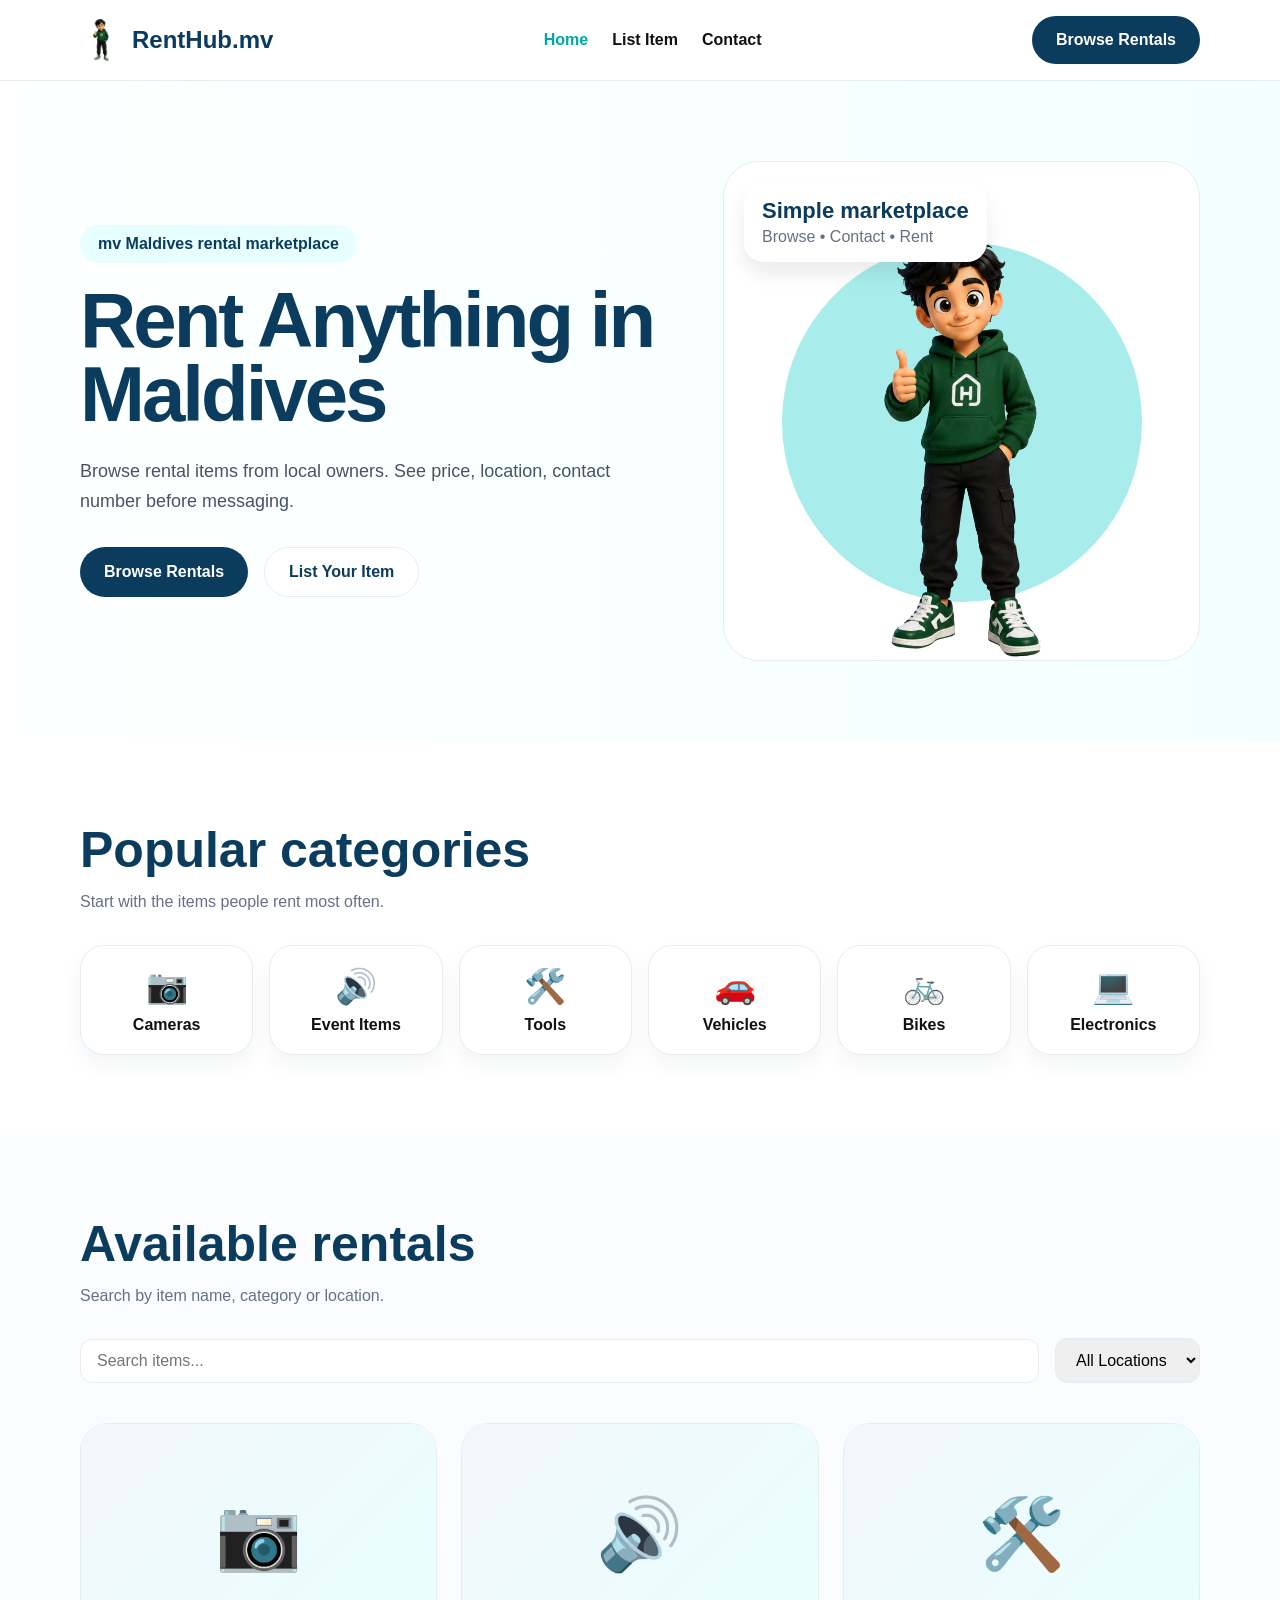
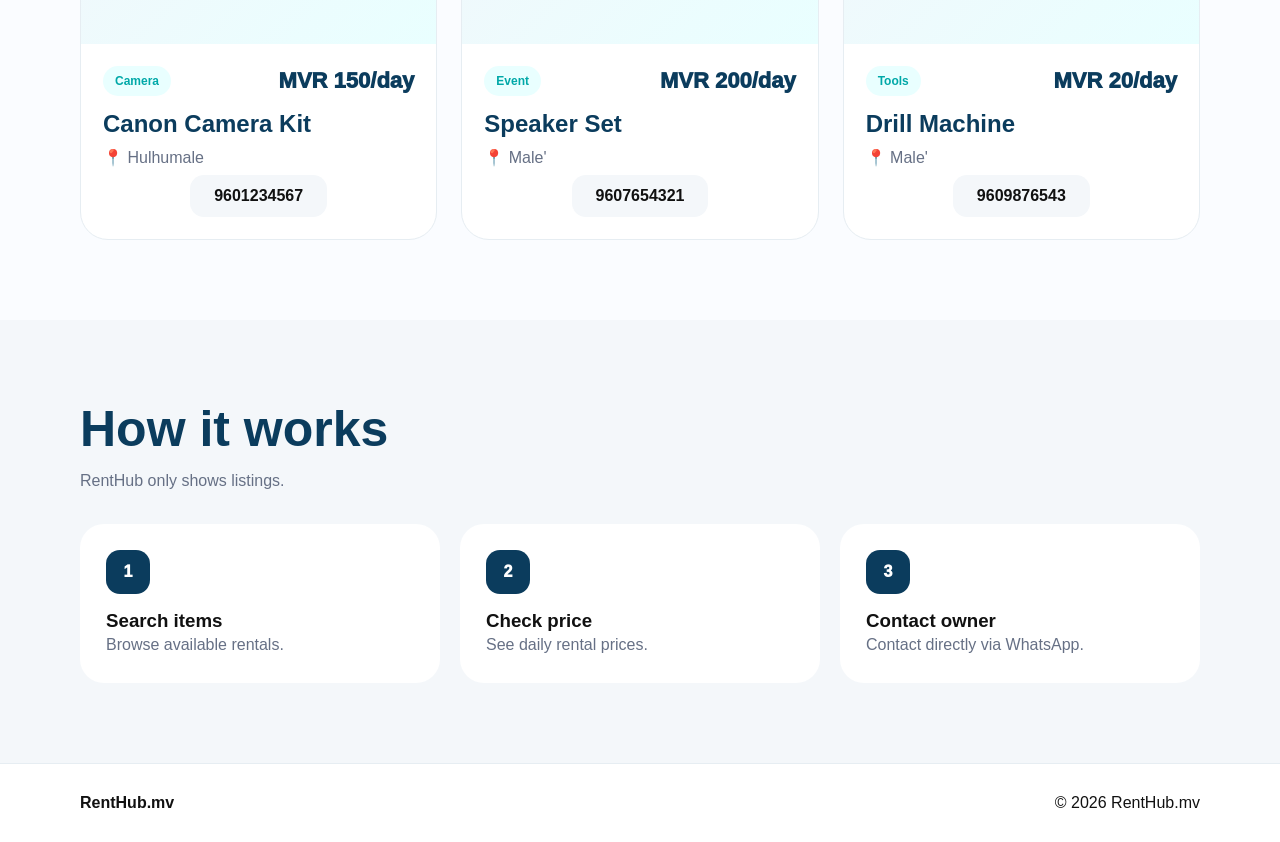
==== index.html @ 6a140a5c "Add files via upload" ====
<!DOCTYPE html>
<html lang="en">
<head>

<meta charset="UTF-8">
<meta name="viewport" content="width=device-width, initial-scale=1.0">

<title>RentHub.mv</title>

<link rel="stylesheet" href="style.css">

</head>

<body>

<!-- HEADER -->
<header>

<div class="container nav">

<div class="brand">
<img src="character.png" alt="">
RentHub.mv
</div>

<div class="links">
<a class="active" href="#">Home</a>
<a href="list-item.html">List Item</a>
<a href="contact.html">Contact</a>
</div>

<a href="#rentals" class="btn btn-primary">
Browse Rentals
</a>

</div>

</header>

<!-- HERO -->
<section class="hero">

<div class="container hero-grid">

<div>

<div class="badge">
mv Maldives rental marketplace
</div>

<h1>
Rent Anything in Maldives
</h1>

<p>
Browse rental items from local owners.
See price, location, contact number before messaging.
</p>

<div class="hero-actions">

<a href="#rentals" class="btn btn-primary">
Browse Rentals
</a>

<a href="#" class="btn btn-light">
List Your Item
</a>

</div>

</div>

<div class="hero-card">

<div class="mini">
<b>Simple marketplace</b>
<span>Browse • Contact • Rent</span>
</div>

<div class="blob"></div>

<img src="character.png" class="character">

</div>

</div>

</section>

<!-- CATEGORIES -->
<section class="section">

<div class="container">

<div class="section-head">

<div>
<h2>Popular categories</h2>

<p class="muted">
Start with the items people rent most often.
</p>
</div>

</div>

<div class="categories">

<div class="cat" onclick="filterByCategory('Camera')">
<span>📷</span>
Cameras
</div>

<div class="cat" onclick="filterByCategory('Event')">
<span>🔊</span>
Event Items
</div>

<div class="cat" onclick="filterByCategory('Tools')">
<span>🛠️</span>
Tools
</div>

<div class="cat" onclick="filterByCategory('Vehicles')">
<span>🚗</span>
Vehicles
</div>

<div class="cat" onclick="filterByCategory('Bikes')">
<span>🚲</span>
Bikes
</div>

<div class="cat" onclick="filterByCategory('Electronics')">
<span>💻</span>
Electronics
</div>

</div>

</div>

</section>

<!-- ITEMS -->
<section id="rentals" class="section rentals">

<div class="container">

<div class="section-head">

<div>

<h2>Available rentals</h2>

<p class="muted">
Search by item name, category or location.
</p>

</div>

</div>

<div class="search-container">
<input type="text" id="search" placeholder="Search items...">
<select id="location">
<option value="">All Locations</option>
<option>Male'</option>
<option>Hulhumale</option>
<option>Hulhulé</option>
<option>Villingili</option>
<option>Maafushi</option>
<option>Thulusdhoo</option>
<option>Himmafushi</option>
<option>Dhiffushi</option>
<option>Gaafaru</option>
<option>Gulhi</option>
<option>Guraidhoo</option>
<option>Huraa</option>
<option>Kaashidhoo</option>
</select>
</div>

<div class="grid">

<!-- ITEM -->
<div class="card" data-category="Camera" data-location="Hulhumale">

<div class="photo">
📷
</div>

<div class="card-body">

<div class="row">
<span class="tag">Camera</span>
<span class="price">MVR 150/day</span>
</div>

<h3>Canon Camera Kit</h3>

<div class="location">
📍 Hulhumale
</div>

<div class="contact">

<a href="https://wa.me/9601234567">
9601234567
</a>

</div>

</div>

</div>

<!-- ITEM -->
<div class="card" data-category="Event" data-location="Male'">

<div class="photo">
🔊
</div>

<div class="card-body">

<div class="row">
<span class="tag">Event</span>
<span class="price">MVR 200/day</span>
</div>

<h3>Speaker Set</h3>

<div class="location">
📍 Male'
</div>

<div class="contact">

<a href="https://wa.me/9607654321">
9607654321
</a>

</div>

</div>

</div>

<!-- ITEM -->
<div class="card" data-category="Tools" data-location="Male'">

<div class="photo">
🛠️
</div>

<div class="card-body">

<div class="row">
<span class="tag">Tools</span>
<span class="price">MVR 20/day</span>
</div>

<h3>Drill Machine</h3>

<div class="location">
📍 Male'
</div>

<div class="contact">

<a href="https://wa.me/9609876543">
9609876543
</a>

</div>

</div>

</div>

</div>

</div>

</section>

<!-- HOW -->
<section class="section how">

<div class="container">

<div class="section-head">

<div>

<h2>How it works</h2>

<p class="muted">
RentHub only shows listings.
</p>

</div>

</div>

<div class="steps">

<div class="step">
<div class="num">1</div>

<h3>Search items</h3>

<p class="muted">
Browse available rentals.
</p>
</div>

<div class="step">
<div class="num">2</div>

<h3>Check price</h3>

<p class="muted">
See daily rental prices.
</p>
</div>

<div class="step">
<div class="num">3</div>

<h3>Contact owner</h3>

<p class="muted">
Contact directly via WhatsApp.
</p>
</div>

</div>

</div>

</section>

<footer>

<div class="container footer-row">

<strong>RentHub.mv</strong>

<span>
© 2026 RentHub.mv
</span>

</div>

</footer>

<script>
function filterByCategory(category) {
    const cards = document.querySelectorAll('.card');
    cards.forEach(card => {
        if (card.dataset.category === category || category === 'all') {
            card.style.display = 'block';
        } else {
            card.style.display = 'none';
        }
    });
}

document.getElementById('search').addEventListener('input', function() {
    const query = this.value.toLowerCase();
    const cards = document.querySelectorAll('.card');
    cards.forEach(card => {
        const title = card.querySelector('h3').textContent.toLowerCase();
        const tag = card.querySelector('.tag').textContent.toLowerCase();
        if (title.includes(query) || tag.includes(query)) {
            card.style.display = 'block';
        } else {
            card.style.display = 'none';
        }
    });
});

document.getElementById('location').addEventListener('change', function() {
    const location = this.value;
    const cards = document.querySelectorAll('.card');
    cards.forEach(card => {
        if (location === '' || card.dataset.location === location) {
            card.style.display = 'block';
        } else {
            card.style.display = 'none';
        }
    });
});

// Initially show all
filterByCategory('all');
</script>

</body>
</html>
---- style.css ----
:root{
--deep:#0B3C5D;
--teal:#00A8A8;
--cyan:#5CE1E6;
--gray:#f4f7fa;
--line:#e6edf2;
--muted:#667085;
}

*{
margin:0;
padding:0;
box-sizing:border-box;
}

body{
font-family:Inter,Arial,sans-serif;
background:#fff;
color:#111;
overflow-x:hidden;
}

a{
text-decoration:none;
color:inherit;
}

.container{
width:min(1120px,92%);
margin:auto;
}

/* HEADER */

header{
background:#fff;
border-bottom:1px solid var(--line);
position:sticky;
top:0;
z-index:100;
}

.nav{
display:flex;
align-items:center;
justify-content:space-between;
padding:16px 0;
}

.brand{
display:flex;
align-items:center;
gap:10px;
font-size:24px;
font-weight:900;
color:var(--deep);
}

.brand img{
width:42px;
height:42px;
object-fit:contain;
}

.links{
display:flex;
gap:24px;
font-weight:800;
}

.links a.active{
color:var(--teal);
}

/* BUTTONS */

.btn{
padding:15px 24px;
border-radius:999px;
font-weight:900;
display:inline-flex;
align-items:center;
justify-content:center;
}

.btn-primary{
background:var(--deep);
color:#fff;
}

.btn-light{
background:#fff;
border:1px solid var(--line);
color:var(--deep);
}

/* HERO */

.hero{
padding:80px 0;
background:linear-gradient(90deg,#fff,#f3ffff);
}

.hero-grid{
display:grid;
grid-template-columns:1.1fr .9fr;
gap:60px;
align-items:center;
}

.badge{
display:inline-block;
padding:10px 18px;
background:#e7ffff;
border-radius:999px;
font-weight:900;
color:var(--deep);
margin-bottom:20px;
}

h1{
font-size:78px;
line-height:.95;
color:var(--deep);
margin-bottom:24px;
letter-spacing:-3px;
}

.hero p{
font-size:18px;
line-height:1.7;
color:#475467;
margin-bottom:30px;
}

.hero-actions{
display:flex;
gap:16px;
flex-wrap:wrap;
}

.hero-card{
position:relative;
height:500px;
background:#fff;
border-radius:36px;
overflow:hidden;
border:1px solid var(--line);
display:flex;
justify-content:center;
align-items:flex-end;
}

.blob{
position:absolute;
width:360px;
height:360px;
background:#A8ECEC;
border-radius:50%;
top:80px;
}

.character{
height:430px;
position:relative;
z-index:2;
object-fit:contain;
}

.mini{
position:absolute;
top:20px;
left:20px;
background:#fff;
padding:16px 18px;
border-radius:20px;
box-shadow:0 12px 20px rgba(0,0,0,.08);
z-index:5;
}

.mini b{
display:block;
font-size:22px;
color:var(--deep);
margin-bottom:4px;
}

.mini span{
color:#667085;
}

/* SECTION */

.section{
padding:80px 0;
}

.section-head{
margin-bottom:30px;
}

h2{
font-size:50px;
color:var(--deep);
margin-bottom:10px;
}

.muted{
color:var(--muted);
line-height:1.6;
}

/* CATEGORIES */

.categories{
display:grid;
grid-template-columns:repeat(6,1fr);
gap:16px;
}

.cat{
background:#fff;
border:1px solid var(--line);
padding:20px;
border-radius:24px;
text-align:center;
font-weight:900;
box-shadow:0 10px 20px rgba(11,60,93,.05);
cursor:pointer;
transition:.25s;
}

.cat:hover{
background:#f9f9f9;
}

.cat span{
display:block;
font-size:34px;
margin-bottom:10px;
}

/* ITEMS */

.rentals{
background:#fafcff;
}

.search-container{
display:flex;
gap:16px;
margin-bottom:40px;
align-items:center;
}

.search-container input,
.search-container select{
padding:12px 16px;
border:1px solid var(--line);
border-radius:12px;
font-size:16px;
}

.search-container input{
flex:1;
}

.grid{
display:grid;
grid-template-columns:repeat(3,1fr);
gap:24px;
}

.card{
background:#fff;
border-radius:28px;
overflow:hidden;
border:1px solid var(--line);
transition:.25s;
}

.card:hover{
transform:translateY(-6px);
}

.photo{
height:220px;
display:flex;
align-items:center;
justify-content:center;
font-size:70px;
background:linear-gradient(135deg,#f2f7fb,#e9ffff);
}

.card-body{
padding:22px;
}

.row{
display:flex;
justify-content:space-between;
align-items:center;
}

.tag{
background:#e9ffff;
padding:8px 12px;
border-radius:999px;
font-size:12px;
font-weight:900;
color:var(--teal);
}

.price{
font-size:22px;
font-weight:1000;
color:var(--deep);
}

.card h3{
margin:14px 0 10px;
font-size:24px;
color:var(--deep);
}

.location{
color:#667085;
margin-bottom:8px;
}

.owner{
font-weight:800;
margin-bottom:18px;
}

.contact{
display:flex;
justify-content:center;
}

.contact a{
padding:12px 24px;
background:var(--gray);
border-radius:14px;
text-align:center;
font-weight:900;
}

/* HOW */

.how{
background:var(--gray);
}

.steps{
display:grid;
grid-template-columns:repeat(3,1fr);
gap:20px;
}

.step{
background:#fff;
padding:26px;
border-radius:24px;
}

.num{
width:44px;
height:44px;
background:var(--deep);
border-radius:14px;
display:flex;
align-items:center;
justify-content:center;
color:#fff;
font-weight:1000;
margin-bottom:16px;
}

/* FOOTER */

footer{
padding:30px 0;
border-top:1px solid var(--line);
}

.footer-row{
display:flex;
justify-content:space-between;
}

/* MOBILE */

@media(max-width:900px){

.hero-grid,
.grid,
.steps,
.categories{
grid-template-columns:1fr;
}

.links{
display:none;
}

h1{
font-size:48px;
}

.hero-card{
height:420px;
}

.character{
height:340px;
}

}
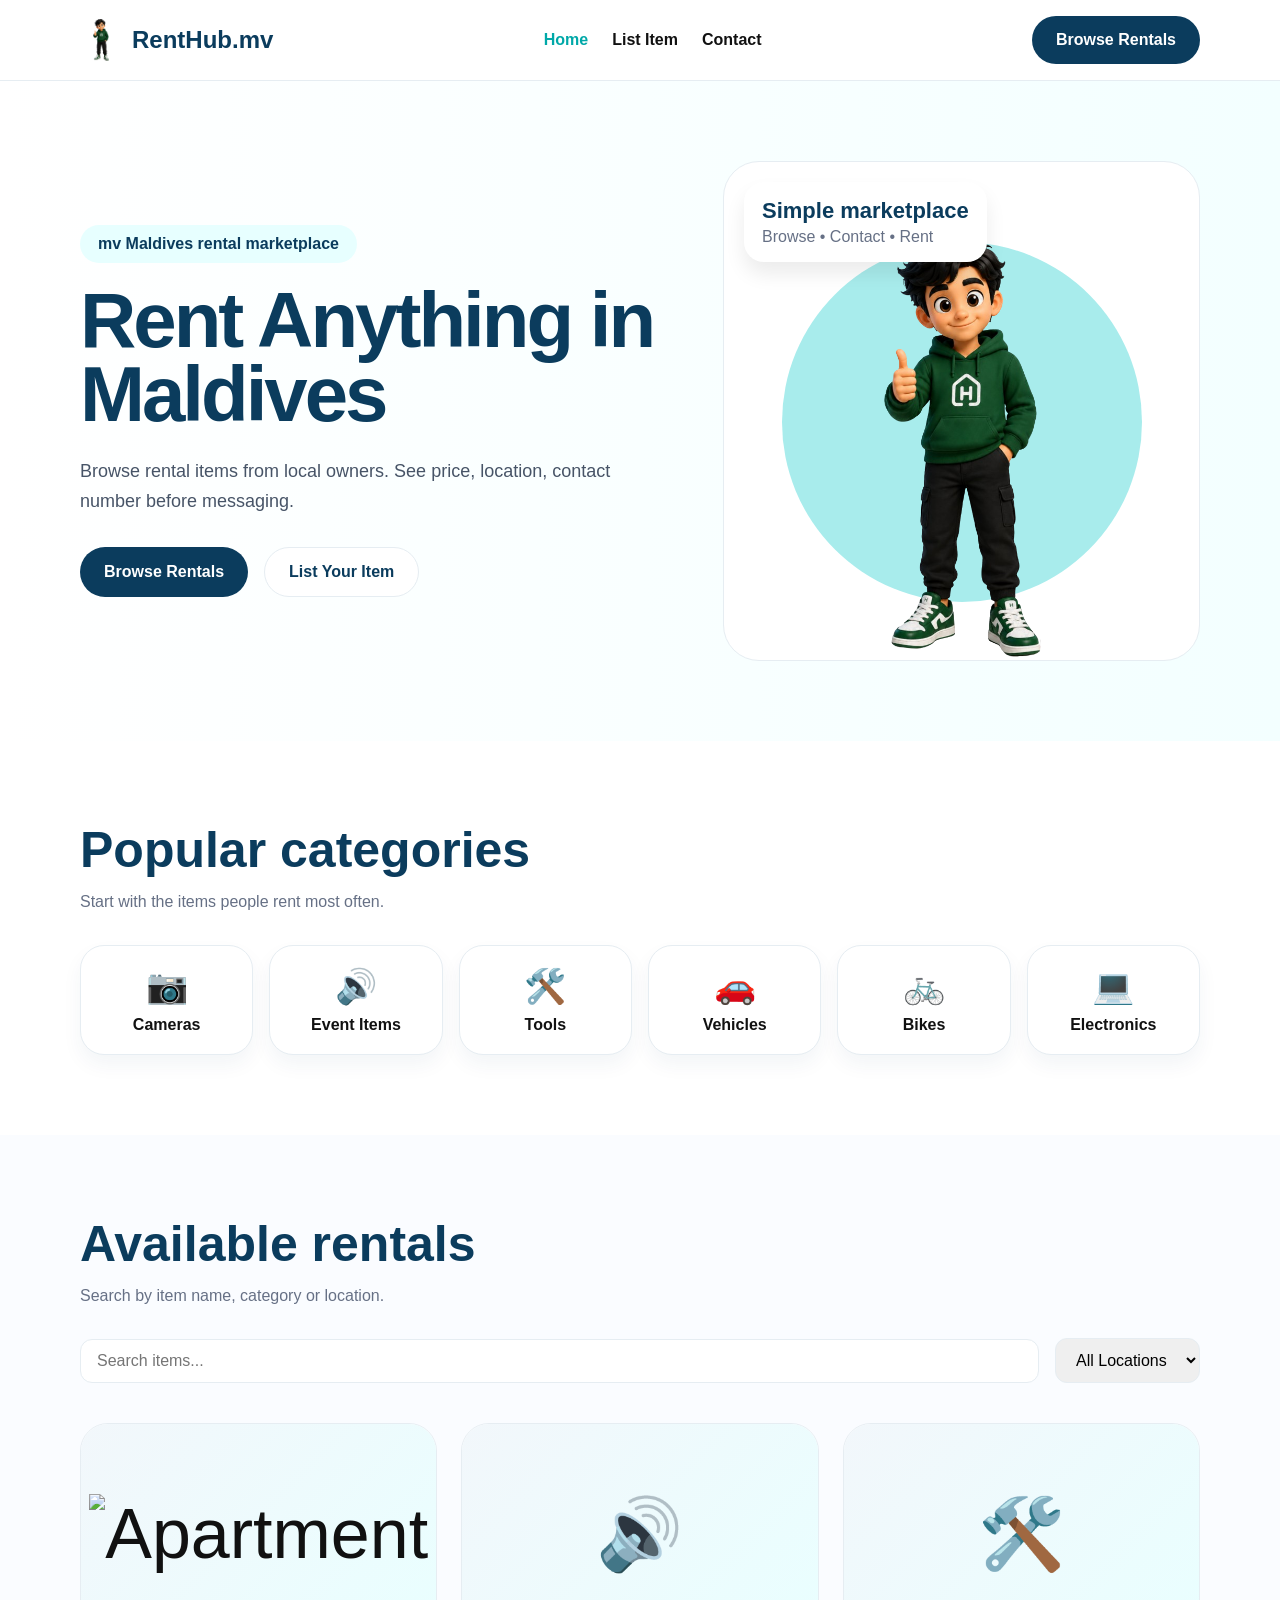
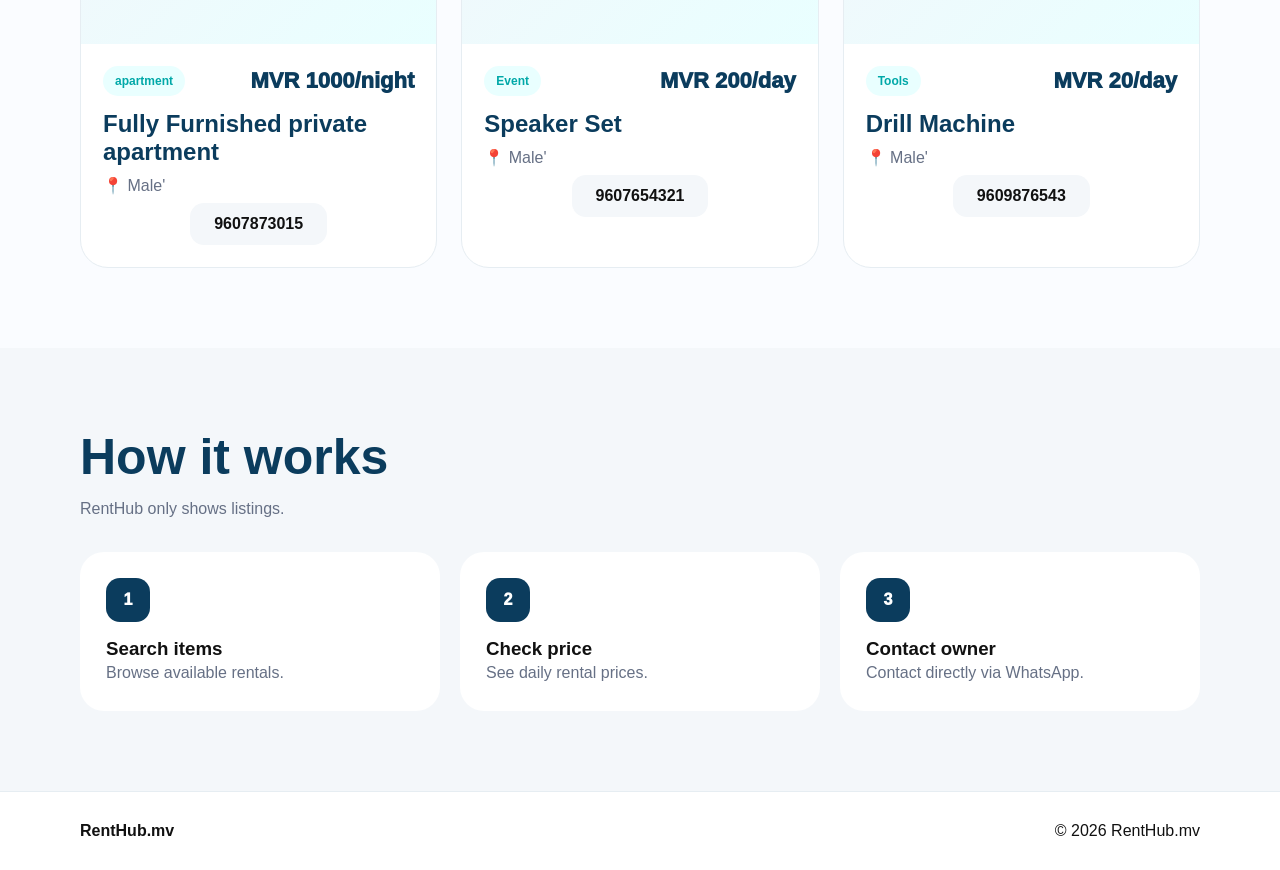
==== commit 94b677be: "Update index.html" ====
--- a/index.html
+++ b/index.html
@@ -188,26 +188,26 @@
 <div class="card" data-category="Camera" data-location="Hulhumale">
 
 <div class="photo">
-📷
+<img src="post/post1.png" alt="Apartment">
 </div>
 
 <div class="card-body">
 
 <div class="row">
-<span class="tag">Camera</span>
-<span class="price">MVR 150/day</span>
-</div>
-
-<h3>Canon Camera Kit</h3>
+<span class="tag">apartment</span>
+<span class="price">MVR 1000/night</span>
+</div>
+
+<h3>Fully Furnished private apartment</h3>
 
 <div class="location">
-📍 Hulhumale
+📍 Male'
 </div>
 
 <div class="contact">
 
-<a href="https://wa.me/9601234567">
-9601234567
+<a href="https://wa.me/9607873015">
+9607873015
 </a>
 
 </div>
@@ -400,4 +400,4 @@
 </script>
 
 </body>
-</html>+</html>
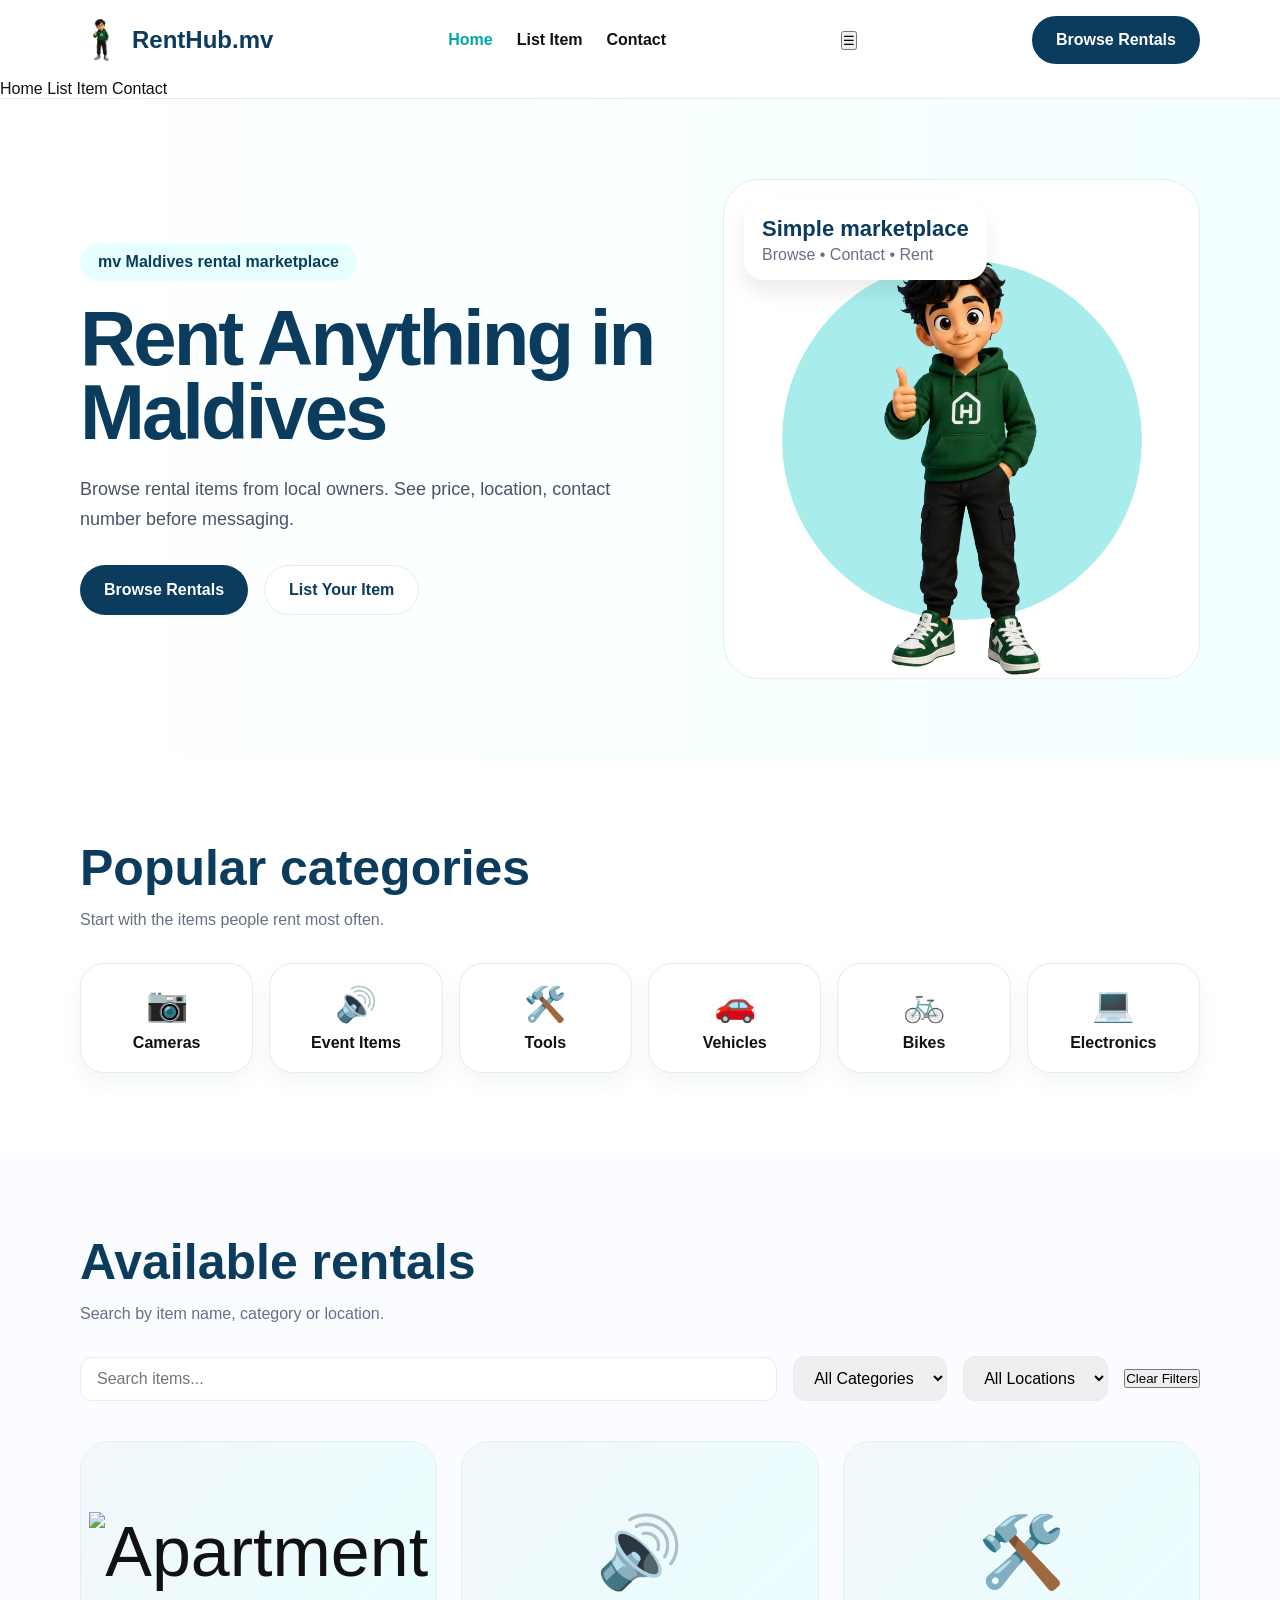
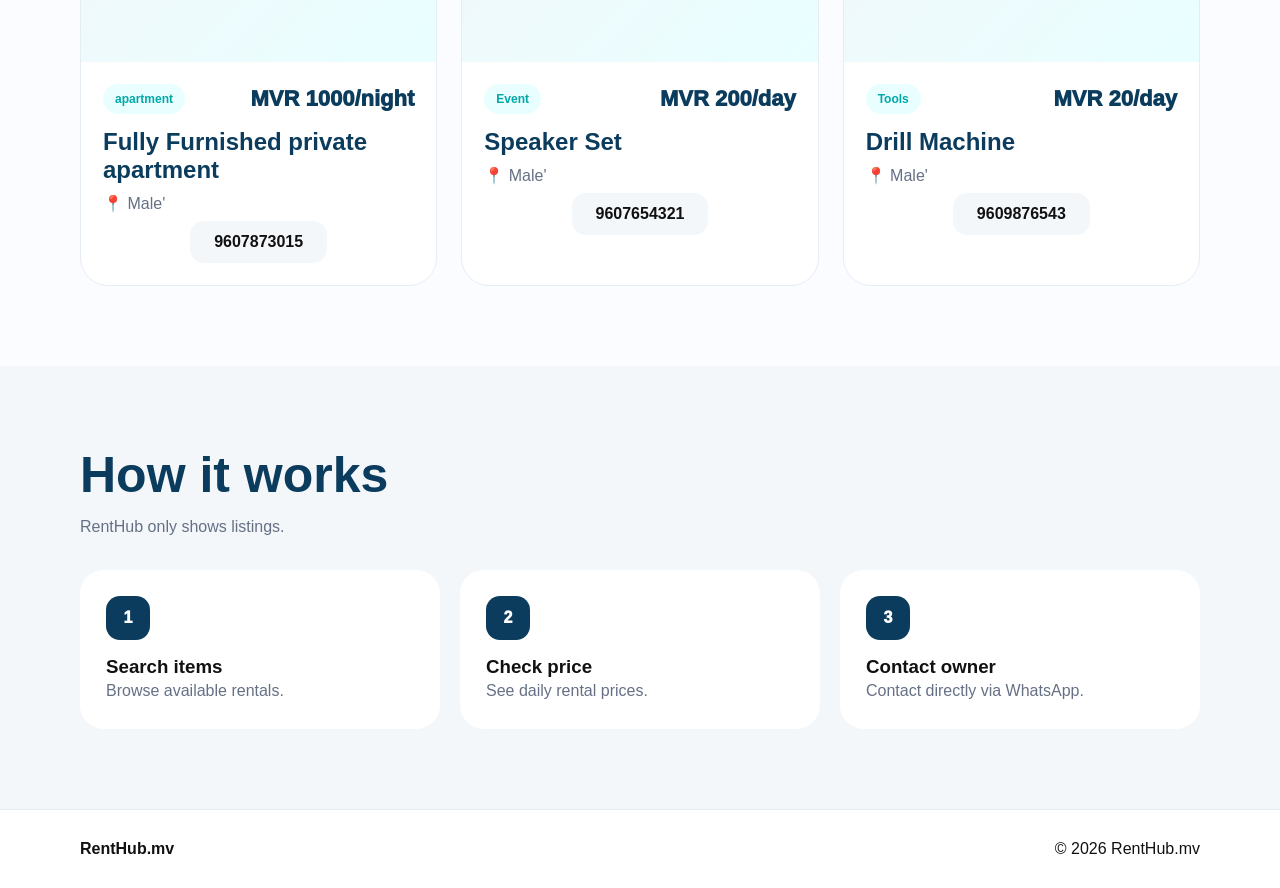
==== commit eb421c54: "Update index.html" ====
--- a/index.html
+++ b/index.html
@@ -23,16 +23,26 @@
 RentHub.mv
 </div>
 
-<div class="links">
+<div class="links" id="nav-links">
 <a class="active" href="#">Home</a>
 <a href="list-item.html">List Item</a>
 <a href="contact.html">Contact</a>
 </div>
 
+<button class="menu-btn" id="menu-btn" onclick="toggleMenu()">
+☰
+</button>
+
 <a href="#rentals" class="btn btn-primary">
 Browse Rentals
 </a>
 
+</div>
+
+<div class="mobile-menu" id="mobile-menu">
+<a href="#" class="mobile-link">Home</a>
+<a href="list-item.html" class="mobile-link">List Item</a>
+<a href="contact.html" class="mobile-link">Contact</a>
 </div>
 
 </header>
@@ -63,7 +73,7 @@
 Browse Rentals
 </a>
 
-<a href="#" class="btn btn-light">
+<a href="list-item.html" class="btn btn-light">
 List Your Item
 </a>
 
@@ -164,6 +174,15 @@
 
 <div class="search-container">
 <input type="text" id="search" placeholder="Search items...">
+<select id="category">
+<option value="">All Categories</option>
+<option>Camera</option>
+<option>Event</option>
+<option>Tools</option>
+<option>Vehicles</option>
+<option>Bikes</option>
+<option>Electronics</option>
+</select>
 <select id="location">
 <option value="">All Locations</option>
 <option>Male'</option>
@@ -180,6 +199,7 @@
 <option>Huraa</option>
 <option>Kaashidhoo</option>
 </select>
+<button id="clear-btn" class="btn-clear">Clear Filters</button>
 </div>
 
 <div class="grid">
@@ -358,45 +378,60 @@
 </footer>
 
 <script>
+let currentCategory = '';
+let currentLocation = '';
+let currentSearch = '';
+
+function toggleMenu() {
+    const menu = document.getElementById('mobile-menu');
+    menu.classList.toggle('active');
+}
+
 function filterByCategory(category) {
+    currentCategory = category;
+    applyFilters();
+}
+
+function applyFilters() {
     const cards = document.querySelectorAll('.card');
     cards.forEach(card => {
-        if (card.dataset.category === category || category === 'all') {
-            card.style.display = 'block';
-        } else {
-            card.style.display = 'none';
-        }
+        const matchCategory = !currentCategory || card.dataset.category === currentCategory;
+        const matchLocation = !currentLocation || card.dataset.location === currentLocation;
+        const title = card.querySelector('h3').textContent.toLowerCase();
+        const tag = card.querySelector('.tag').textContent.toLowerCase();
+        const matchSearch = !currentSearch || title.includes(currentSearch) || tag.includes(currentSearch);
+        
+        card.style.display = matchCategory && matchLocation && matchSearch ? 'block' : 'none';
     });
 }
 
 document.getElementById('search').addEventListener('input', function() {
-    const query = this.value.toLowerCase();
-    const cards = document.querySelectorAll('.card');
-    cards.forEach(card => {
-        const title = card.querySelector('h3').textContent.toLowerCase();
-        const tag = card.querySelector('.tag').textContent.toLowerCase();
-        if (title.includes(query) || tag.includes(query)) {
-            card.style.display = 'block';
-        } else {
-            card.style.display = 'none';
-        }
-    });
+    currentSearch = this.value.toLowerCase();
+    applyFilters();
 });
 
+document.getElementById('category').addEventListener('change', function() {
+    currentCategory = this.value;
+    applyFilters();
+});
+
 document.getElementById('location').addEventListener('change', function() {
-    const location = this.value;
-    const cards = document.querySelectorAll('.card');
-    cards.forEach(card => {
-        if (location === '' || card.dataset.location === location) {
-            card.style.display = 'block';
-        } else {
-            card.style.display = 'none';
-        }
-    });
+    currentLocation = this.value;
+    applyFilters();
 });
 
+document.getElementById('clear-btn').addEventListener('click', function() {
+    currentCategory = '';
+    currentLocation = '';
+    currentSearch = '';
+    document.getElementById('search').value = '';
+    document.getElementById('category').value = '';
+    document.getElementById('location').value = '';
+    applyFilters();
+});
+
 // Initially show all
-filterByCategory('all');
+applyFilters();
 </script>
 
 </body>
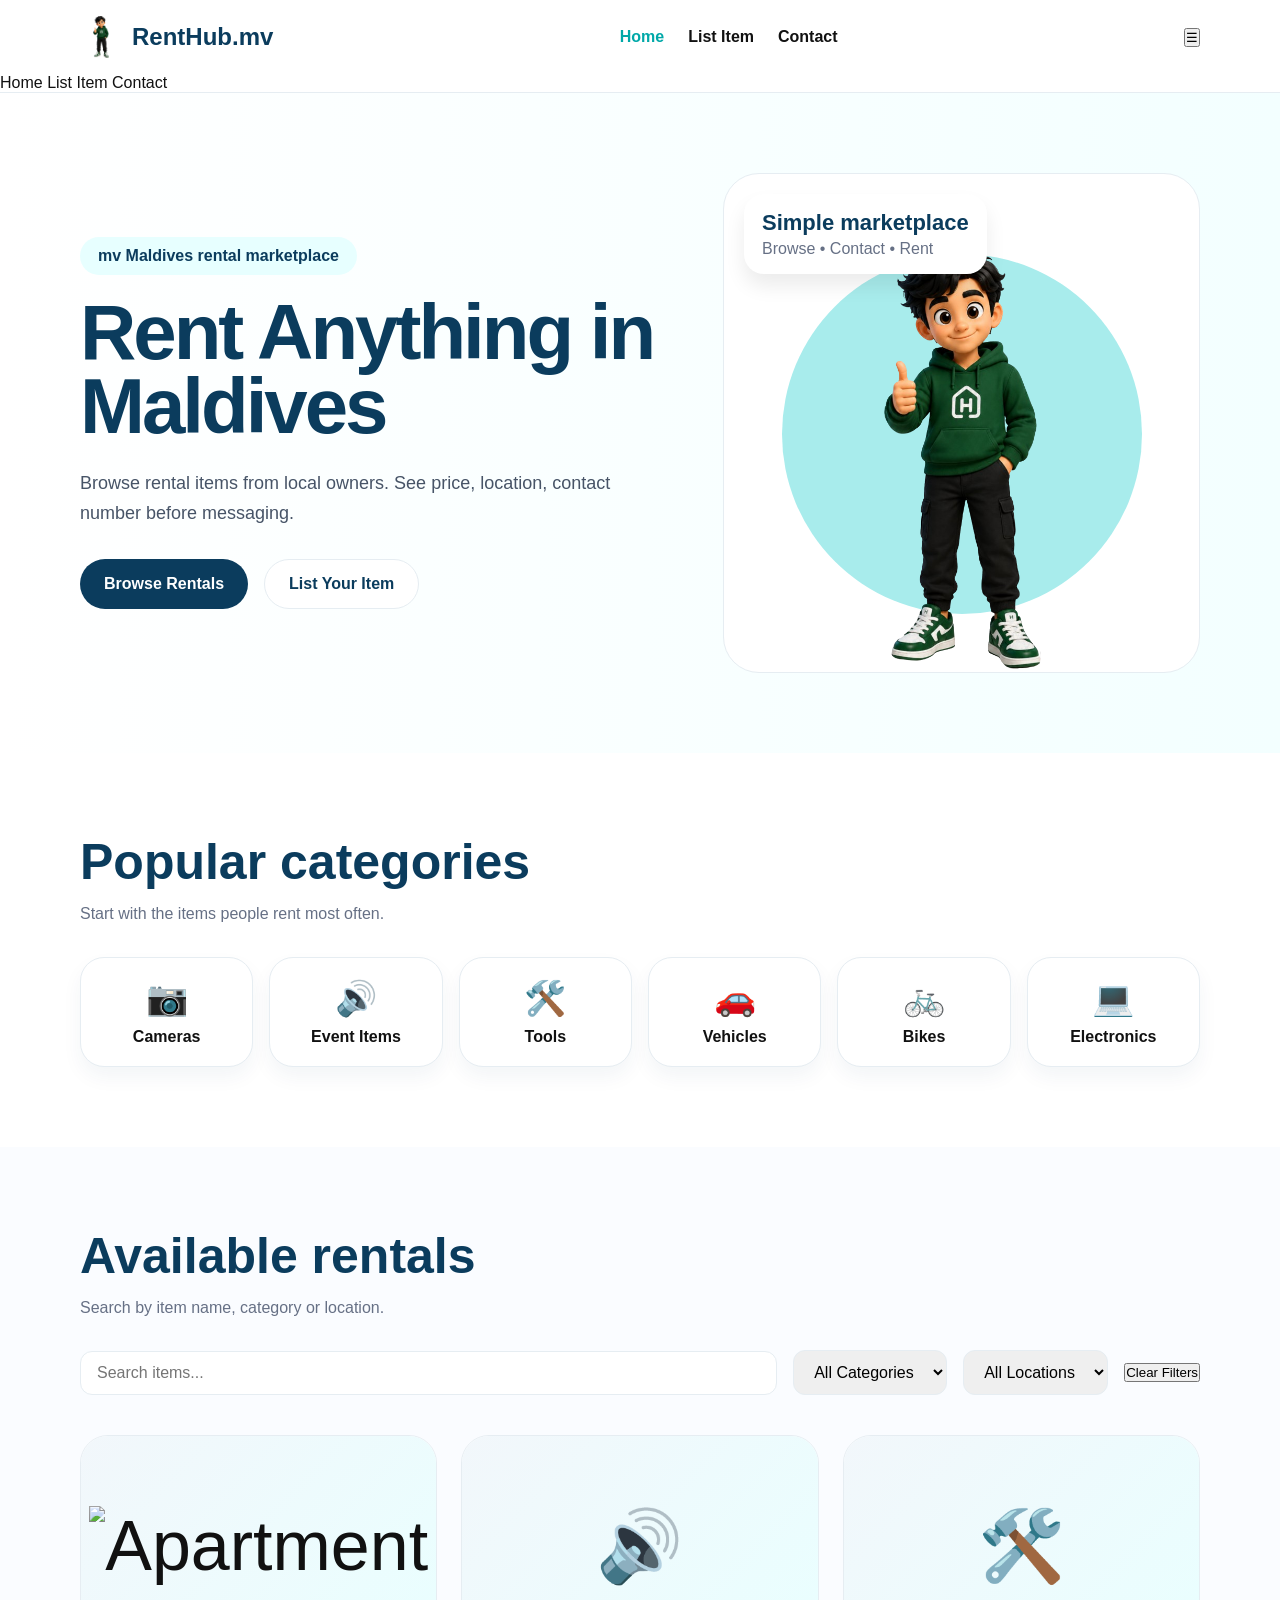
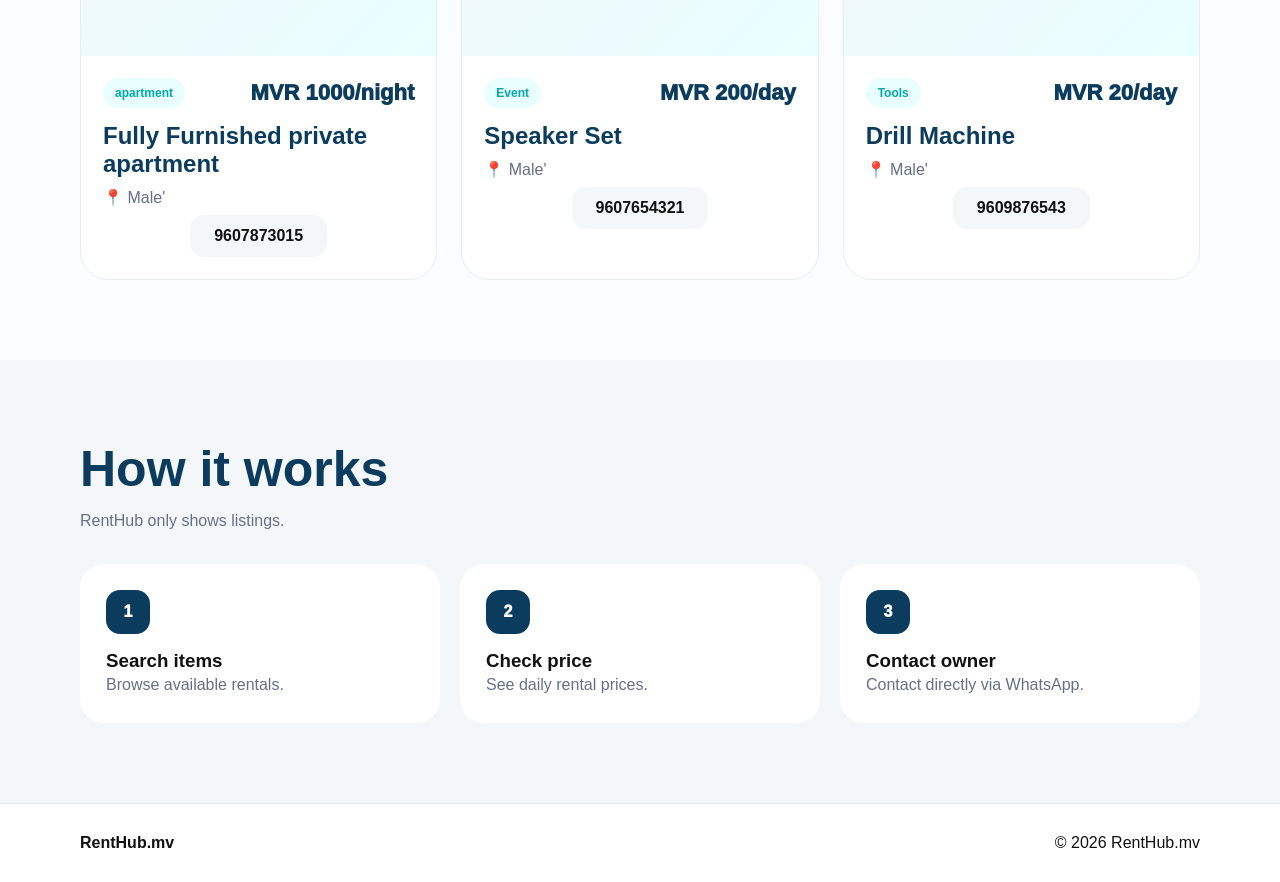
==== commit 4a46775d: "Update index.html" ====
--- a/index.html
+++ b/index.html
@@ -32,10 +32,6 @@
 <button class="menu-btn" id="menu-btn" onclick="toggleMenu()">
 ☰
 </button>
-
-<a href="#rentals" class="btn btn-primary">
-Browse Rentals
-</a>
 
 </div>
 
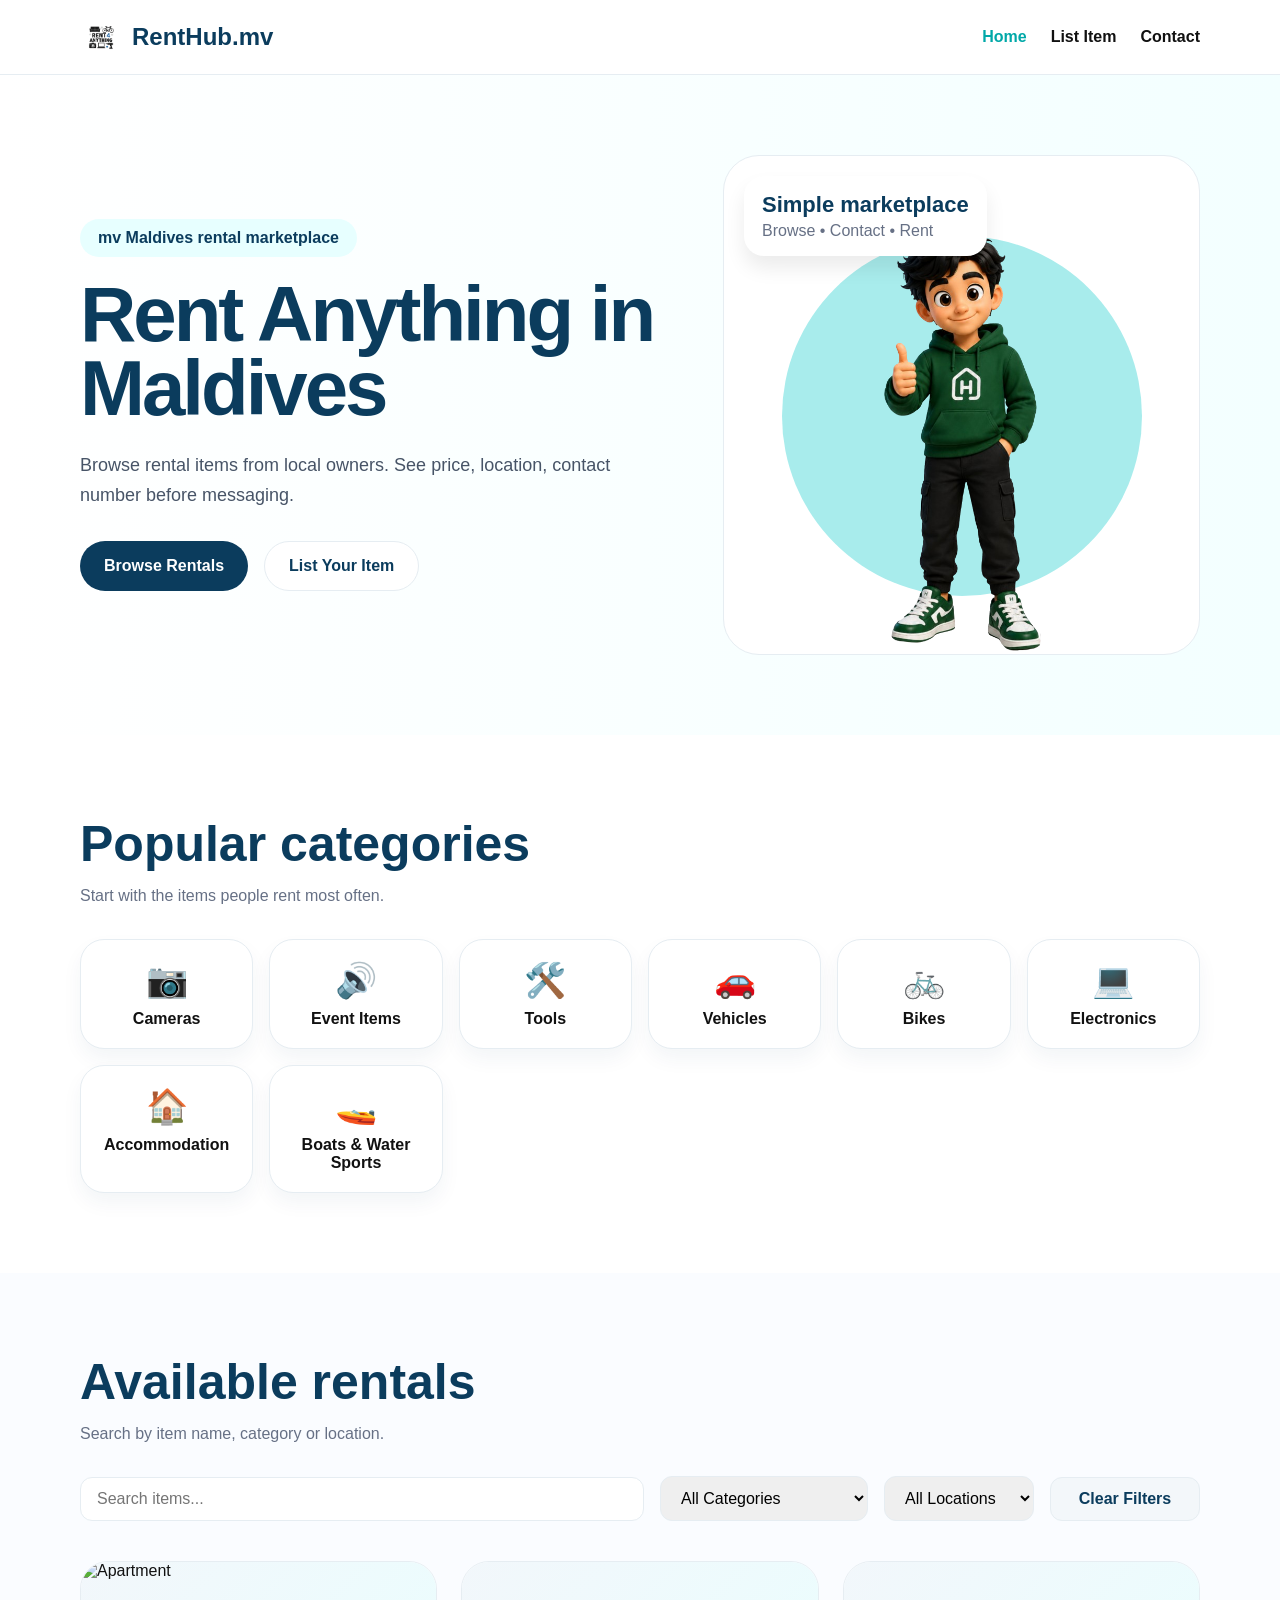
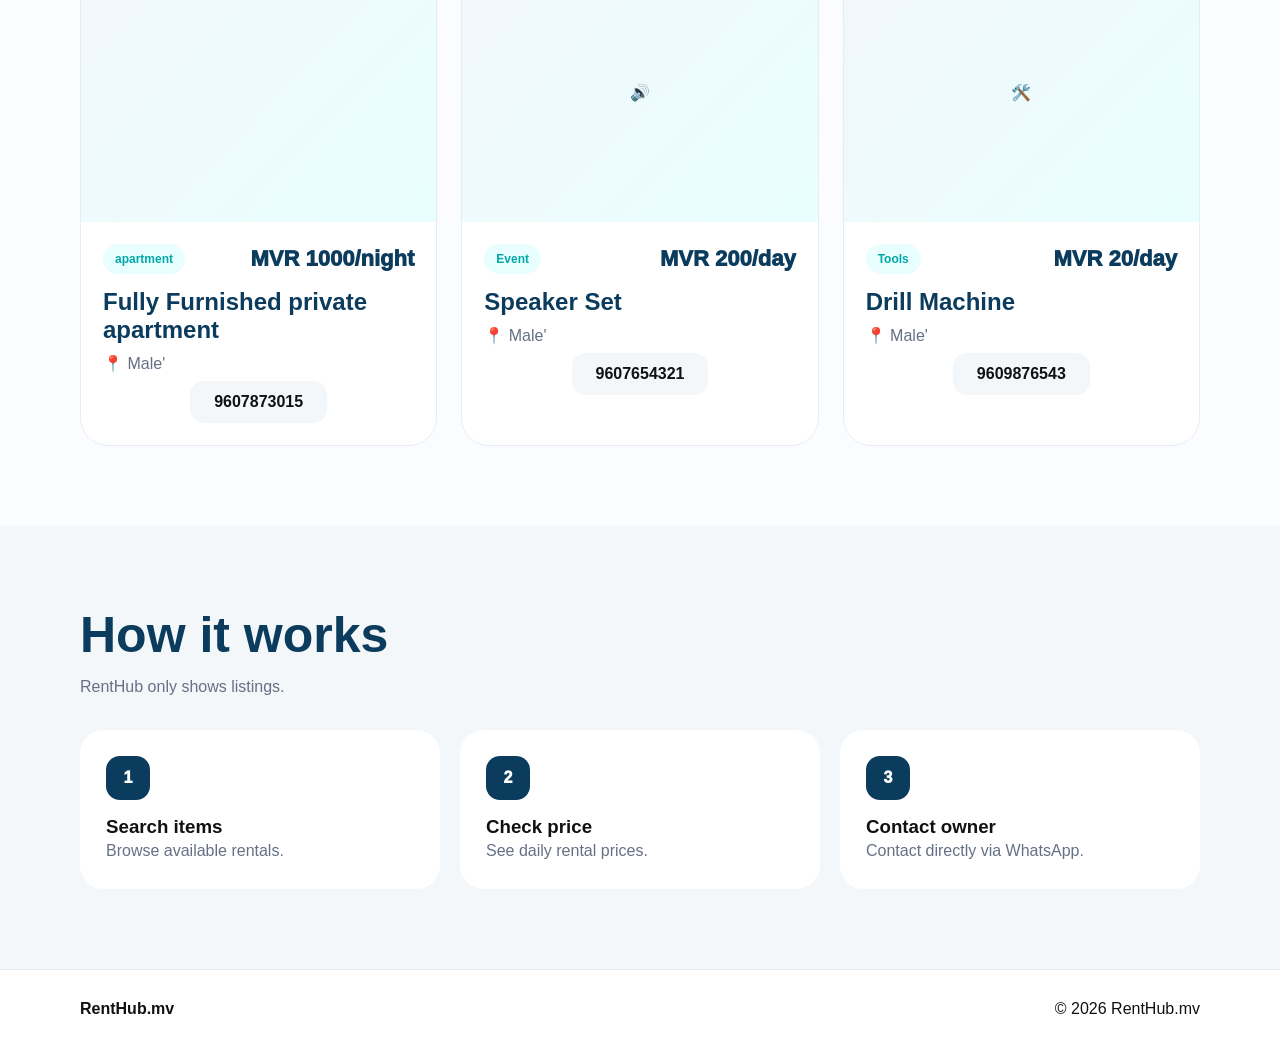
==== commit 64b0f3b2: "Add files via upload" ====
--- a/index.html
+++ b/index.html
@@ -19,7 +19,7 @@
 <div class="container nav">
 
 <div class="brand">
-<img src="character.png" alt="">
+<img src="logo.png" alt="RentHub Logo">
 RentHub.mv
 </div>
 
@@ -141,6 +141,16 @@
 <div class="cat" onclick="filterByCategory('Electronics')">
 <span>💻</span>
 Electronics
+</div>
+
+<div class="cat" onclick="filterByCategory('Accommodation')">
+<span>🏠</span>
+Accommodation
+</div>
+
+<div class="cat" onclick="filterByCategory('Boats & Water Sports')">
+<span>🚤</span>
+Boats & Water Sports
 </div>
 
 </div>
@@ -178,6 +188,12 @@
 <option>Vehicles</option>
 <option>Bikes</option>
 <option>Electronics</option>
+<option>Accommodation</option>
+<option>Boats & Water Sports</option>
+<option>Party Supplies</option>
+<option>Photography</option>
+<option>Sports Equipment</option>
+<option>Musical Instruments</option>
 </select>
 <select id="location">
 <option value="">All Locations</option>
@@ -203,7 +219,7 @@
 <!-- ITEM -->
 <div class="card" data-category="Camera" data-location="Hulhumale">
 
-<div class="photo">
+<div class="photo" onclick="openImageModal('post/post1.png')" style="cursor: pointer;">
 <img src="post/post1.png" alt="Apartment">
 </div>
 
@@ -372,6 +388,14 @@
 </div>
 
 </footer>
+
+<!-- IMAGE MODAL -->
+<div id="imageModal" class="modal">
+<span class="close" onclick="closeImageModal()">&times;</span>
+<div class="modal-content-img">
+<img id="modalImage" src="" alt="Item Image">
+</div>
+</div>
 
 <script>
 let currentCategory = '';
@@ -386,6 +410,28 @@
 function filterByCategory(category) {
     currentCategory = category;
     applyFilters();
+    // Scroll to rentals section
+    document.getElementById('rentals').scrollIntoView({ behavior: 'smooth' });
+}
+
+function openImageModal(imageUrl) {
+    const modal = document.getElementById('imageModal');
+    document.getElementById('modalImage').src = imageUrl;
+    modal.style.display = 'block';
+    document.body.style.overflow = 'hidden';
+}
+
+function closeImageModal() {
+    const modal = document.getElementById('imageModal');
+    modal.style.display = 'none';
+    document.body.style.overflow = 'auto';
+}
+
+window.onclick = function(event) {
+    const modal = document.getElementById('imageModal');
+    if (event.target === modal) {
+        closeImageModal();
+    }
 }
 
 function applyFilters() {
@@ -431,4 +477,4 @@
 </script>
 
 </body>
-</html>
+</html>
--- a/style.css
+++ b/style.css
@@ -70,6 +70,116 @@
 
 .links a.active{
 color:var(--teal);
+}
+
+.menu-btn{
+display:none;
+background:none;
+border:none;
+font-size:24px;
+cursor:pointer;
+color:var(--deep);
+font-weight:900;
+}
+
+.mobile-menu{
+display:none;
+position:absolute;
+top:100%;
+left:0;
+right:0;
+background:#fff;
+border-bottom:1px solid var(--line);
+padding:16px;
+gap:12px;
+flex-direction:column;
+}
+
+.mobile-menu.active{
+display:flex;
+}
+
+.mobile-link{
+padding:12px 16px;
+color:var(--deep);
+font-weight:700;
+border-radius:8px;
+transition:.25s;
+}
+
+.mobile-link:hover{
+background:#f0f0f0;
+}
+
+.btn-clear{
+padding:10px 16px;
+background:#f3f7fa;
+border:1px solid var(--line);
+border-radius:12px;
+font-weight:900;
+cursor:pointer;
+color:var(--deep);
+font-size:14px;
+transition:.25s;
+}
+
+.btn-clear:hover{
+background:#e0e8f0;
+}
+
+.menu-btn{
+display:none;
+background:none;
+border:none;
+font-size:24px;
+cursor:pointer;
+color:var(--deep);
+font-weight:900;
+}
+
+.mobile-menu{
+display:none;
+position:absolute;
+top:100%;
+left:0;
+right:0;
+background:#fff;
+border-bottom:1px solid var(--line);
+padding:16px;
+gap:12px;
+flex-direction:column;
+}
+
+.mobile-menu.active{
+display:flex;
+}
+
+.mobile-link{
+padding:12px 16px;
+color:var(--deep);
+font-weight:700;
+border-radius:8px;
+transition:.25s;
+}
+
+.mobile-link:hover{
+background:#f0f0f0;
+}
+
+.btn-clear{
+padding:10px 16px;
+background:#f3f7fa;
+border:1px solid var(--line);
+border-radius:12px;
+font-weight:900;
+cursor:pointer;
+color:var(--deep);
+font-size:14px;
+transition:.25s;
+}
+
+.btn-clear:hover{
+background:#e0e8f0;
 }
 
 /* BUTTONS */
@@ -251,10 +361,12 @@
 gap:16px;
 margin-bottom:40px;
 align-items:center;
+flex-wrap:wrap;
 }
 
 .search-container input,
-.search-container select{
+.search-container select,
+.search-container button{
 padding:12px 16px;
 border:1px solid var(--line);
 border-radius:12px;
@@ -263,6 +375,12 @@
 
 .search-container input{
 flex:1;
+min-width:200px;
+}
+
+.search-container select,
+.search-container button{
+min-width:150px;
 }
 
 .grid{
@@ -284,12 +402,23 @@
 }
 
 .photo{
-height:220px;
+height:260px;
 display:flex;
 align-items:center;
 justify-content:center;
-font-size:70px;
 background:linear-gradient(135deg,#f2f7fb,#e9ffff);
+cursor:pointer;
+transition:.2s;
+}
+
+.photo:hover{
+opacity:0.9;
+}
+
+.photo img{
+width:100%;
+height:100%;
+object-fit:cover;
 }
 
 .card-body{
@@ -391,6 +520,301 @@
 
 /* MOBILE */
 
+@media(max-width:1024px){
+.hero-grid{
+grid-template-columns:1fr;
+gap:40px;
+}
+
+.hero-card{
+height:350px;
+}
+
+.character{
+height:300px;
+}
+}
+
+@media(max-width:768px){
+.nav{
+flex-wrap:wrap;
+gap:12px;
+padding:12px 0;
+position:relative;
+}
+
+.brand{
+font-size:18px;
+}
+
+.brand img{
+width:36px;
+height:36px;
+}
+
+.links{
+display:none;
+}
+
+.menu-btn{
+display:block;
+}
+
+.mobile-menu{
+position:static;
+border:none;
+padding:12px 0;
+margin-bottom:12px;
+}
+
+.btn{
+padding:12px 18px;
+font-size:14px;
+}
+
+.hero{
+padding:40px 0;
+}
+
+h1{
+font-size:42px;
+margin-bottom:16px;
+}
+
+.hero p{
+font-size:16px;
+}
+
+.hero-grid{
+padding:0 16px;
+}
+
+.hero-card{
+height:280px;
+border-radius:20px;
+}
+
+.blob{
+width:200px;
+height:200px;
+top:40px;
+}
+
+.character{
+height:200px;
+}
+
+.mini{
+top:10px;
+left:10px;
+padding:12px 14px;
+border-radius:16px;
+}
+
+.mini b{
+font-size:16px;
+}
+
+.mini span{
+font-size:12px;
+}
+
+h2{
+font-size:32px;
+}
+
+.section{
+padding:50px 0;
+}
+
+.categories{
+grid-template-columns:repeat(3,1fr);
+gap:12px;
+}
+
+.cat{
+padding:16px;
+border-radius:16px;
+}
+
+.cat span{
+font-size:24px;
+}
+
+.search-container{
+flex-direction:column;
+gap:12px;
+margin-bottom:24px;
+}
+
+.search-container input,
+.search-container select{
+width:100%;
+font-size:14px;
+}
+
+.grid{
+grid-template-columns:repeat(2,1fr);
+gap:16px;
+}
+
+.photo{
+height:200px;
+}
+
+.card h3{
+font-size:18px;
+margin:10px 0 8px;
+}
+
+.price{
+font-size:16px;
+}
+
+.card-body{
+padding:16px;
+}
+
+.contact a{
+padding:10px 16px;
+font-size:13px;
+}
+
+.steps{
+grid-template-columns:1fr;
+gap:16px;
+}
+
+.step{
+padding:20px;
+}
+
+.footer-row{
+flex-direction:column;
+gap:12px;
+}
+}
+
+@media(max-width:480px){
+.container{
+width:min(100%, 95%);
+}
+
+.nav{
+padding:10px 0;
+position:relative;
+}
+
+.search-container{
+flex-direction:column;
+}
+
+.search-container input,
+.search-container select,
+.search-container button{
+width:100%;
+}
+
+.brand{
+font-size:16px;
+gap:6px;
+}
+
+.brand img{
+width:32px;
+height:32px;
+}
+
+.links{
+gap:8px;
+font-size:13px;
+}
+
+.btn{
+padding:10px 14px;
+font-size:12px;
+}
+
+h1{
+font-size:28px;
+margin-bottom:12px;
+letter-spacing:-1px;
+}
+
+.hero p{
+font-size:14px;
+line-height:1.5;
+}
+
+.badge{
+padding:6px 12px;
+font-size:11px;
+}
+
+h2{
+font-size:24px;
+}
+
+.muted{
+font-size:13px;
+}
+
+.categories{
+grid-template-columns:repeat(2,1fr);
+gap:8px;
+}
+
+.cat{
+padding:12px;
+font-size:12px;
+}
+
+.cat span{
+font-size:20px;
+}
+
+.grid{
+grid-template-columns:1fr;
+gap:12px;
+}
+
+.photo{
+height:180px;
+}
+
+.card h3{
+font-size:16px;
+}
+
+.price{
+font-size:14px;
+}
+
+.tag{
+font-size:11px;
+}
+
+.card-body{
+padding:12px;
+}
+
+.contact a{
+padding:8px 12px;
+font-size:12px;
+}
+
+.step{
+padding:16px;
+font-size:14px;
+}
+
+.num{
+width:36px;
+height:36px;
+font-size:14px;
+}
+}
+
 @media(max-width:900px){
 
 .hero-grid,
@@ -416,4 +840,73 @@
 height:340px;
 }
 
+}
+
+/* MODAL */
+.modal{
+display:none;
+position:fixed;
+z-index:1000;
+left:0;
+top:0;
+width:100%;
+height:100%;
+background:rgba(0,0,0,0.7);
+overflow:auto;
+}
+
+.modal-content-img{
+background:#fff;
+margin:auto;
+padding:0;
+width:90%;
+max-width:800px;
+border-radius:28px;
+display:flex;
+align-items:center;
+justify-content:center;
+position:absolute;
+top:50%;
+left:50%;
+transform:translate(-50%,-50%);
+box-shadow:0 20px 60px rgba(11,60,93,0.3);
+overflow:hidden;
+max-height:80vh;
+}
+
+.modal-content-img img{
+width:100%;
+height:100%;
+object-fit:contain;
+}
+
+.close{
+position:absolute;
+right:20px;
+top:20px;
+font-size:32px;
+font-weight:bold;
+color:#fff;
+cursor:pointer;
+background:rgba(11,60,93,0.7);
+width:40px;
+height:40px;
+border-radius:50%;
+display:flex;
+align-items:center;
+justify-content:center;
+z-index:1001;
+border:none;
+}
+
+.close:hover{
+background:rgba(11,60,93,0.9);
+}
+
+@media(max-width:768px){
+.modal-content-img{
+width:95%;
+max-width:100%;
+max-height:90vh;
+}
 }
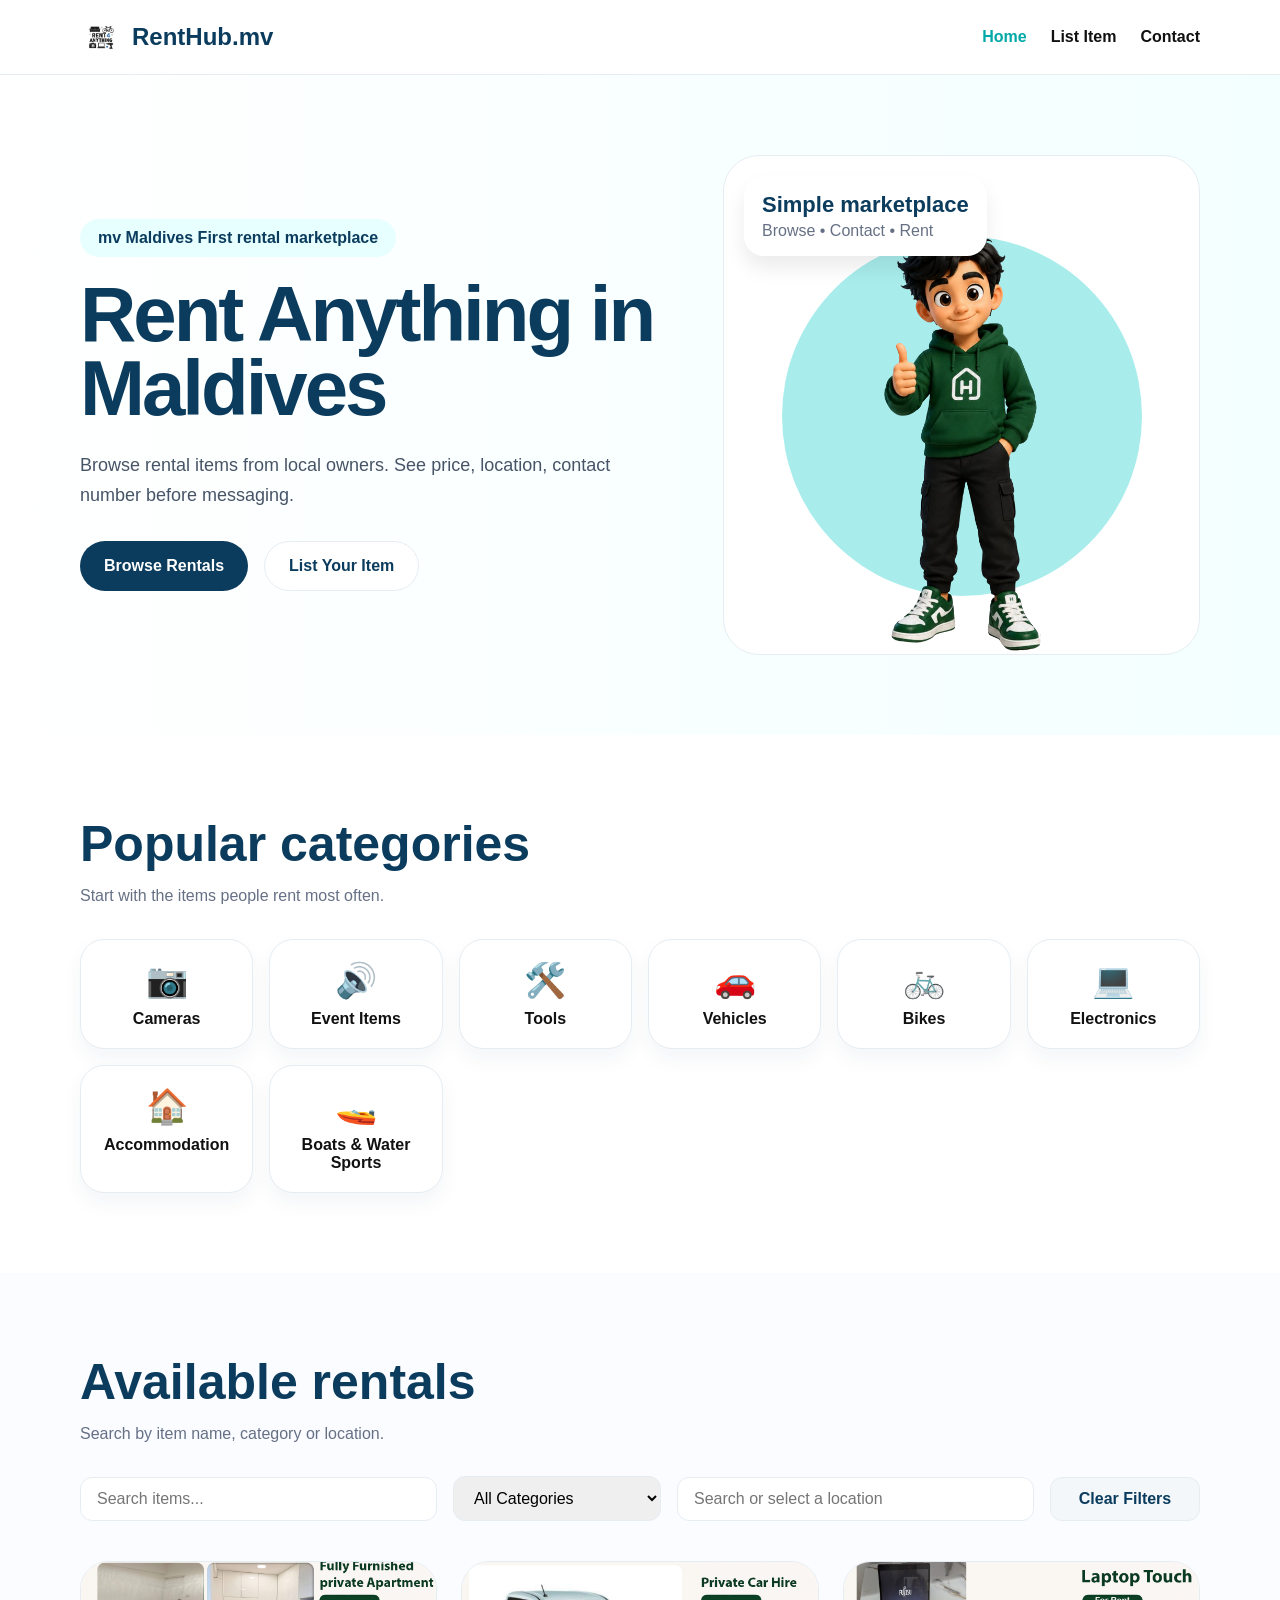
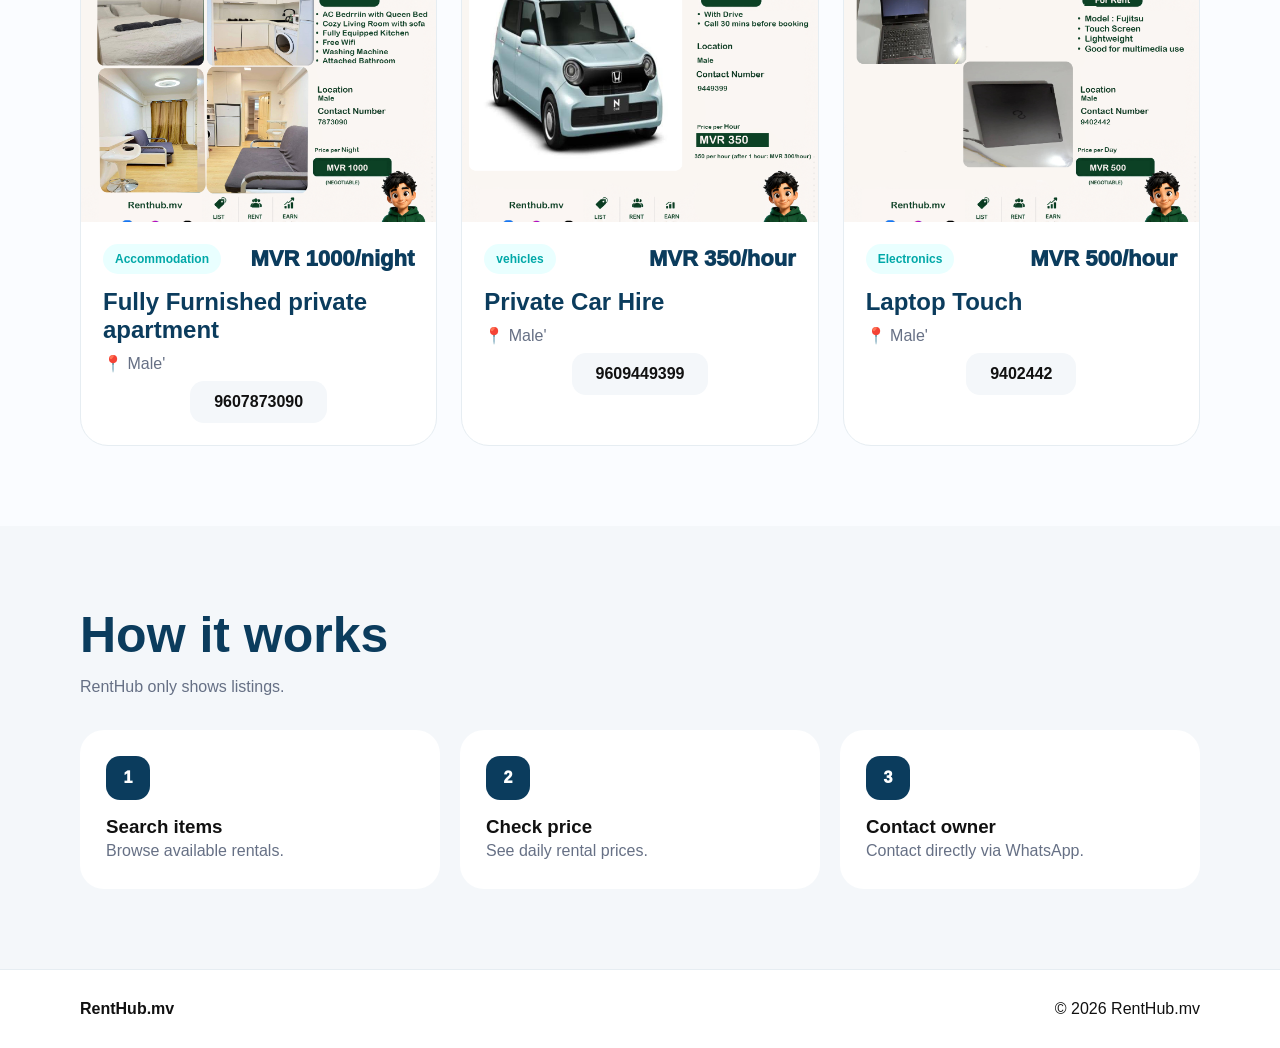
==== commit ed92278c: "Update index.html" ====
--- a/index.html
+++ b/index.html
@@ -51,7 +51,7 @@
 <div>
 
 <div class="badge">
-mv Maldives rental marketplace
+mv Maldives First rental marketplace
 </div>
 
 <h1>
@@ -195,29 +195,190 @@
 <option>Sports Equipment</option>
 <option>Musical Instruments</option>
 </select>
-<select id="location">
-<option value="">All Locations</option>
-<option>Male'</option>
-<option>Hulhumale</option>
-<option>Hulhulé</option>
-<option>Villingili</option>
-<option>Maafushi</option>
-<option>Thulusdhoo</option>
-<option>Himmafushi</option>
+<input id="location" type="text" list="location-list" placeholder="Search or select a location">
+<datalist id="location-list">
+<option>Malé</option>
+<option>Hulhumalé</option>
+<option>Vilimalé</option>
+<option>Baarah</option>
+<option>Dhiddhoo</option>
+<option>Filladhoo</option>
+<option>Hoarafushi</option>
+<option>Ihavandhoo</option>
+<option>Kelaa</option>
+<option>Maarandhoo</option>
+<option>Mulhadhoo</option>
+<option>Muraidhoo</option>
+<option>Thakandhoo</option>
+<option>Thuraakunu</option>
+<option>Uligamu</option>
+<option>Utheemu</option>
+<option>Vashafaru</option>
+<option>Faridhoo</option>
+<option>Finey</option>
+<option>Hanimaadhoo</option>
+<option>Hirimaradhoo</option>
+<option>Kunburudhoo</option>
+<option>Kulhudhuffushi</option>
+<option>Kumundhoo</option>
+<option>Kurinbi</option>
+<option>Maavaidhoo</option>
+<option>Makunudhoo</option>
+<option>Naivaadhoo</option>
+<option>Nellaidhoo</option>
+<option>Neykurendhoo</option>
+<option>Nolhivaram</option>
+<option>Nolhivaranfaru</option>
+<option>Vaikaradhoo</option>
+<option>Bileffahi</option>
+<option>Feydhoo</option>
+<option>Feevah</option>
+<option>Foakaidhoo</option>
+<option>Funadhoo</option>
+<option>Goidhoo</option>
+<option>Kanditheemu</option>
+<option>Komandoo</option>
+<option>Lhaimagu</option>
+<option>Maaungoodhoo</option>
+<option>Maroshi</option>
+<option>Milandhoo</option>
+<option>Narudhoo</option>
+<option>Noomaraa</option>
+<option>Foddhoo</option>
+<option>Henbadhoo</option>
+<option>Holhudhoo</option>
+<option>Kendhikulhudhoo</option>
+<option>Kudafari</option>
+<option>Landhoo</option>
+<option>Lhohi</option>
+<option>Maafaru</option>
+<option>Magoodhoo</option>
+<option>Manadhoo</option>
+<option>Miladhoo</option>
+<option>Velidhoo</option>
+<option>Alifushi</option>
+<option>Angolhitheemu</option>
+<option>Dhuvaafaru</option>
+<option>Fainu</option>
+<option>Hulhudhuffaaru</option>
+<option>Inguraidhoo</option>
+<option>Innamaadhoo</option>
+<option>Kinolhas</option>
+<option>Maakurathu</option>
+<option>Maduvvari</option>
+<option>Meedhoo</option>
+<option>Rasgetheemu</option>
+<option>Rasmaadhoo</option>
+<option>Ungoofaaru</option>
+<option>Vaadhoo</option>
+<option>Dharavandhoo</option>
+<option>Dhonfanu</option>
+<option>Eydhafushi</option>
+<option>Fehendhoo</option>
+<option>Fulhadhoo</option>
+<option>Hithaadhoo</option>
+<option>Kamadhoo</option>
+<option>Kendhoo</option>
+<option>Kihaadhoo</option>
+<option>Kudarikilu</option>
+<option>Maalhos</option>
+<option>Thulhaadhoo</option>
+<option>Hinnavaru</option>
+<option>Kurendhoo</option>
+<option>Naifaru</option>
+<option>Olhuvelifushi</option>
 <option>Dhiffushi</option>
-<option>Gaafaru</option>
 <option>Gulhi</option>
 <option>Guraidhoo</option>
+<option>Himmafushi</option>
 <option>Huraa</option>
 <option>Kaashidhoo</option>
-</select>
+<option>Bodufolhudhoo</option>
+<option>Feridhoo</option>
+<option>Himandhoo</option>
+<option>Mathiveri</option>
+<option>Rasdhoo</option>
+<option>Thoddoo</option>
+<option>Ukulhas</option>
+<option>Dhangethi</option>
+<option>Dhigurah</option>
+<option>Fenfushi</option>
+<option>Haggnaameedhoo</option>
+<option>Maamigili</option>
+<option>Mahibadhoo</option>
+<option>Mandhoo</option>
+<option>Omadhoo</option>
+<option>Felidhoo</option>
+<option>Fulidhoo</option>
+<option>Keyodhoo</option>
+<option>Rakeedhoo</option>
+<option>Thinadhoo</option>
+<option>Dhiggaru</option>
+<option>Kolhufushi</option>
+<option>Madifushi</option>
+<option>Mulah</option>
+<option>Muli</option>
+<option>Naalaafushi</option>
+<option>Raimmandhoo</option>
+<option>Veyvah</option>
+<option>Bilehdhoo</option>
+<option>Dharanboodhoo</option>
+<option>Feeali</option>
+<option>Nilandhoo</option>
+<option>Bandidhoo</option>
+<option>Gemendhoo</option>
+<option>Hulhudheli</option>
+<option>Kudahuvadhoo</option>
+<option>Maaenboodhoo</option>
+<option>Rinbudhoo</option>
+<option>Vaanee</option>
+<option>Burunee</option>
+<option>Dhiyamigili</option>
+<option>Gaadhiffushi</option>
+<option>Hirilandhoo</option>
+<option>Kandoodhoo</option>
+<option>Kinbidhoo</option>
+<option>Thimarafushi</option>
+<option>Vandhoo</option>
+<option>Veymandoo</option>
+<option>Vilufushi</option>
+<option>Dhanbidhoo</option>
+<option>Fonadhoo</option>
+<option>Gan</option>
+<option>Hithadhoo</option>
+<option>Isdhoo</option>
+<option>Kalaidhoo</option>
+<option>Kunahandhoo</option>
+<option>Maabaidhoo</option>
+<option>Maamendhoo</option>
+<option>Maavah</option>
+<option>Mundoo</option>
+<option>Dhaandhoo</option>
+<option>Dhevvadhoo</option>
+<option>Gemanafushi</option>
+<option>Kanduhulhudhoo</option>
+<option>Kolamaafushi</option>
+<option>Kondey</option>
+<option>Vilingili</option>
+<option>Faresmaathodaa</option>
+<option>Fiyoaree</option>
+<option>Gaddhoo</option>
+<option>Hoandeddhoo</option>
+<option>Madaveli</option>
+<option>Nadellaa</option>
+<option>Rathafandhoo</option>
+<option>Fuvahmulah</option>
+<option>Hulhudhoo</option>
+<option>Maradhoo</option>
+<option>Maradhoofeydhoo</option>
+</datalist>
 <button id="clear-btn" class="btn-clear">Clear Filters</button>
 </div>
 
 <div class="grid">
 
 <!-- ITEM -->
-<div class="card" data-category="Camera" data-location="Hulhumale">
+<div class="card" data-category="Accommodation" data-location="Hulhumale">
 
 <div class="photo" onclick="openImageModal('post/post1.png')" style="cursor: pointer;">
 <img src="post/post1.png" alt="Apartment">
@@ -226,7 +387,7 @@
 <div class="card-body">
 
 <div class="row">
-<span class="tag">apartment</span>
+<span class="tag">Accommodation</span>
 <span class="price">MVR 1000/night</span>
 </div>
 
@@ -238,8 +399,8 @@
 
 <div class="contact">
 
-<a href="https://wa.me/9607873015">
-9607873015
+<a href="https://wa.me/9607873090">
+9607873090
 </a>
 
 </div>
@@ -249,20 +410,20 @@
 </div>
 
 <!-- ITEM -->
-<div class="card" data-category="Event" data-location="Male'">
-
-<div class="photo">
-🔊
+<div class="card" data-category="Vehicles" data-location="male">
+
+<div class="photo" onclick="openImageModal('post/post 3.png')" style="cursor: pointer;">
+<img src="post/post 3.png" alt="Apartment">
 </div>
 
 <div class="card-body">
 
 <div class="row">
-<span class="tag">Event</span>
-<span class="price">MVR 200/day</span>
-</div>
-
-<h3>Speaker Set</h3>
+<span class="tag">vehicles</span>
+<span class="price">MVR 350/hour</span>
+</div>
+
+<h3>Private Car Hire</h3>
 
 <div class="location">
 📍 Male'
@@ -270,8 +431,8 @@
 
 <div class="contact">
 
-<a href="https://wa.me/9607654321">
-9607654321
+<a href="https://wa.me/9609449399">
+9609449399
 </a>
 
 </div>
@@ -281,20 +442,20 @@
 </div>
 
 <!-- ITEM -->
-<div class="card" data-category="Tools" data-location="Male'">
-
-<div class="photo">
-🛠️
+<div class="card" data-category="Electronics" data-location="male">
+
+<div class="photo" onclick="openImageModal('post/post2.png')" style="cursor: pointer;">
+<img src="post/post2.png" alt="Apartment">
 </div>
 
 <div class="card-body">
 
 <div class="row">
-<span class="tag">Tools</span>
-<span class="price">MVR 20/day</span>
-</div>
-
-<h3>Drill Machine</h3>
+<span class="tag">Electronics</span>
+<span class="price">MVR 500/hour</span>
+</div>
+
+<h3>Laptop Touch</h3>
 
 <div class="location">
 📍 Male'
@@ -302,8 +463,8 @@
 
 <div class="contact">
 
-<a href="https://wa.me/9609876543">
-9609876543
+<a href="https://wa.me/9402442">
+9402442
 </a>
 
 </div>
@@ -312,9 +473,9 @@
 
 </div>
 
-</div>
-
-</div>
+
+</div>
+
 
 </section>
 
@@ -457,7 +618,7 @@
     applyFilters();
 });
 
-document.getElementById('location').addEventListener('change', function() {
+document.getElementById('location').addEventListener('input', function() {
     currentLocation = this.value;
     applyFilters();
 });
@@ -477,4 +638,4 @@
 </script>
 
 </body>
-</html>+</html>
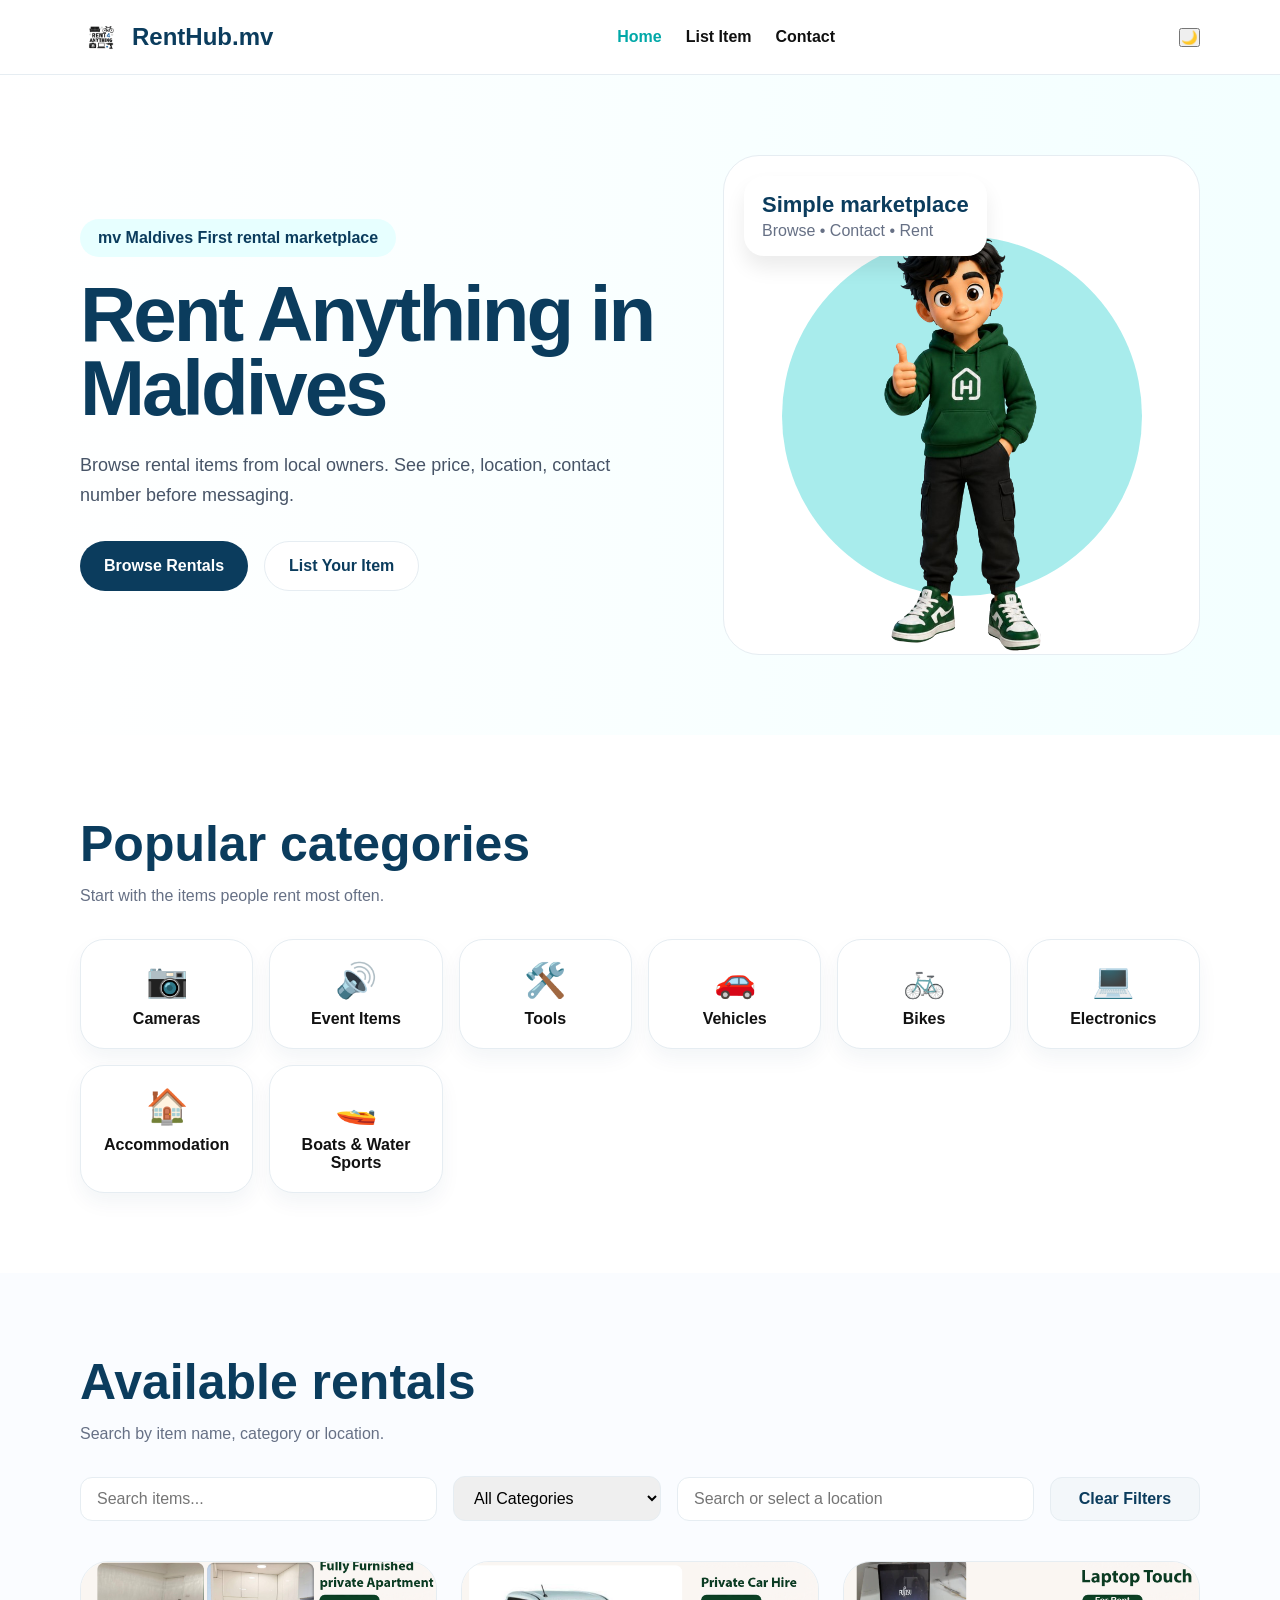
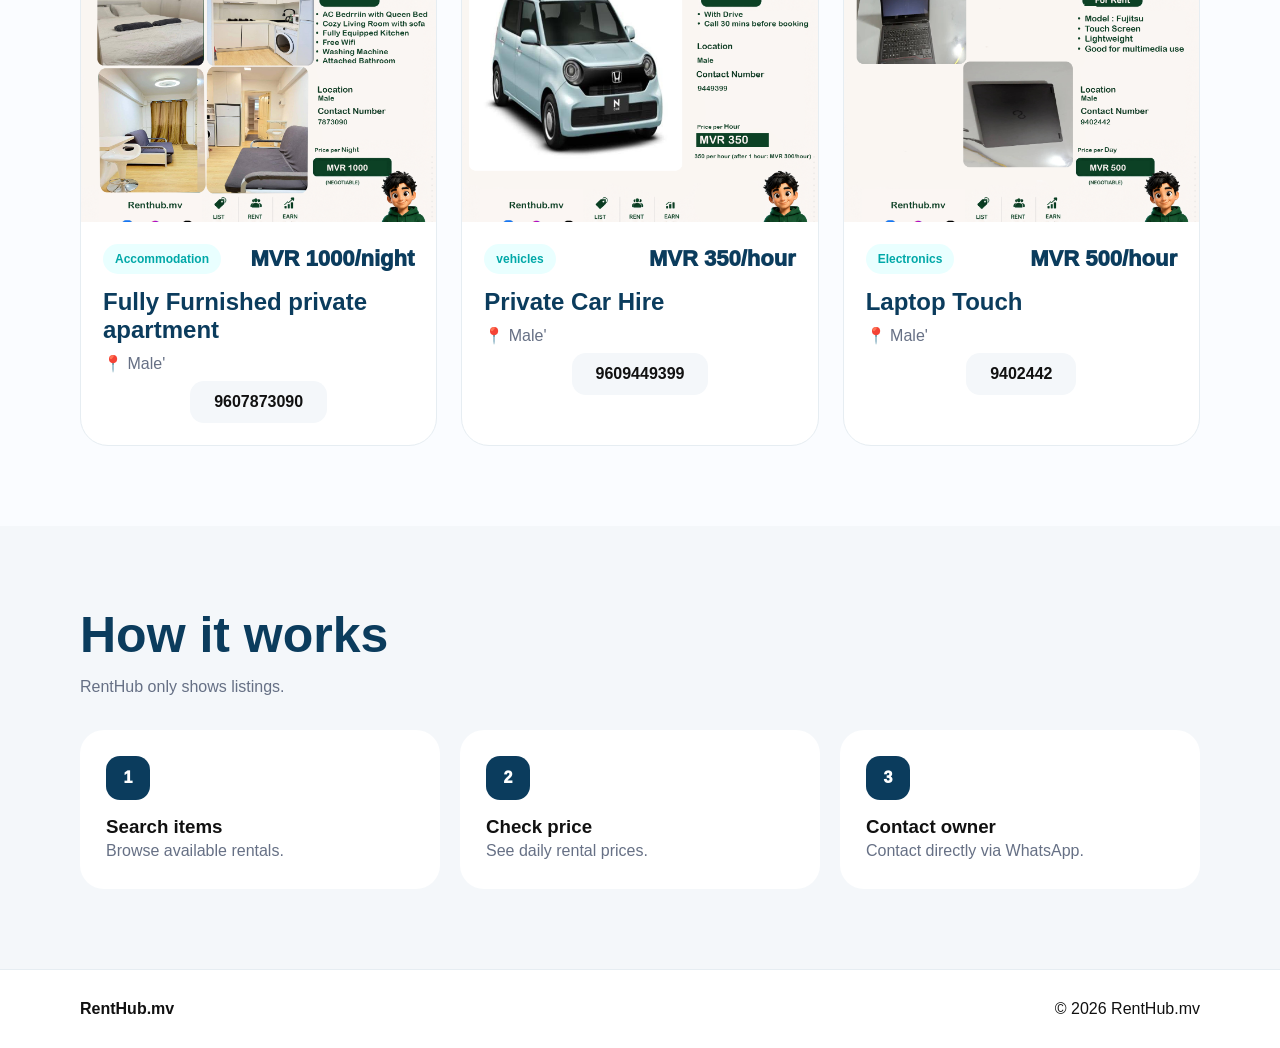
==== commit 3952a8f7: "Add files via upload" ====
--- a/index.html
+++ b/index.html
@@ -28,7 +28,7 @@
 <a href="list-item.html">List Item</a>
 <a href="contact.html">Contact</a>
 </div>
-
+<button id="theme-toggle" class="theme-toggle" aria-label="Toggle theme">🌙</button>
 <button class="menu-btn" id="menu-btn" onclick="toggleMenu()">
 ☰
 </button>
@@ -44,7 +44,7 @@
 </header>
 
 <!-- HERO -->
-<section class="hero">
+<section class="hero animate">
 
 <div class="container hero-grid">
 
@@ -164,7 +164,7 @@
 
 <div class="container">
 
-<div class="section-head">
+<div class="section-head animate">
 
 <div>
 
@@ -373,6 +373,7 @@
 <option>Maradhoofeydhoo</option>
 </datalist>
 <button id="clear-btn" class="btn-clear">Clear Filters</button>
+<div id="no-results" class="no-results">No exact matches found.</div>
 </div>
 
 <div class="grid">
@@ -597,21 +598,54 @@
 
 function applyFilters() {
     const cards = document.querySelectorAll('.card');
+    let visibleCount = 0;
     cards.forEach(card => {
         const matchCategory = !currentCategory || card.dataset.category === currentCategory;
-        const matchLocation = !currentLocation || card.dataset.location === currentLocation;
+        const matchLocation = !currentLocation || card.dataset.location.toLowerCase() === currentLocation.toLowerCase();
         const title = card.querySelector('h3').textContent.toLowerCase();
         const tag = card.querySelector('.tag').textContent.toLowerCase();
         const matchSearch = !currentSearch || title.includes(currentSearch) || tag.includes(currentSearch);
-        
-        card.style.display = matchCategory && matchLocation && matchSearch ? 'block' : 'none';
+        const isVisible = matchCategory && matchLocation && matchSearch;
+        card.style.display = isVisible ? 'block' : 'none';
+        if (isVisible) visibleCount++;
     });
+    document.getElementById('no-results').style.display = visibleCount === 0 ? 'block' : 'none';
 }
 
 document.getElementById('search').addEventListener('input', function() {
     currentSearch = this.value.toLowerCase();
     applyFilters();
 });
+
+document.getElementById('theme-toggle').addEventListener('click', function() {
+    document.body.classList.toggle('dark-mode');
+    const isDark = document.body.classList.contains('dark-mode');
+    this.textContent = isDark ? '☀️' : '🌙';
+    localStorage.setItem('theme', isDark ? 'dark' : 'light');
+});
+
+function initTheme() {
+    const savedTheme = localStorage.getItem('theme');
+    if (savedTheme === 'dark') {
+        document.body.classList.add('dark-mode');
+        document.getElementById('theme-toggle').textContent = '☀️';
+    }
+}
+
+function initScrollAnimations() {
+    const observer = new IntersectionObserver(entries => {
+        entries.forEach(entry => {
+            if (entry.isIntersecting) {
+                entry.target.classList.add('visible');
+                observer.unobserve(entry.target);
+            }
+        });
+    }, { threshold: 0.15 });
+    document.querySelectorAll('.animate').forEach(el => observer.observe(el));
+}
+
+initTheme();
+initScrollAnimations();
 
 document.getElementById('category').addEventListener('change', function() {
     currentCategory = this.value;
@@ -638,4 +672,4 @@
 </script>
 
 </body>
-</html>
+</html>
